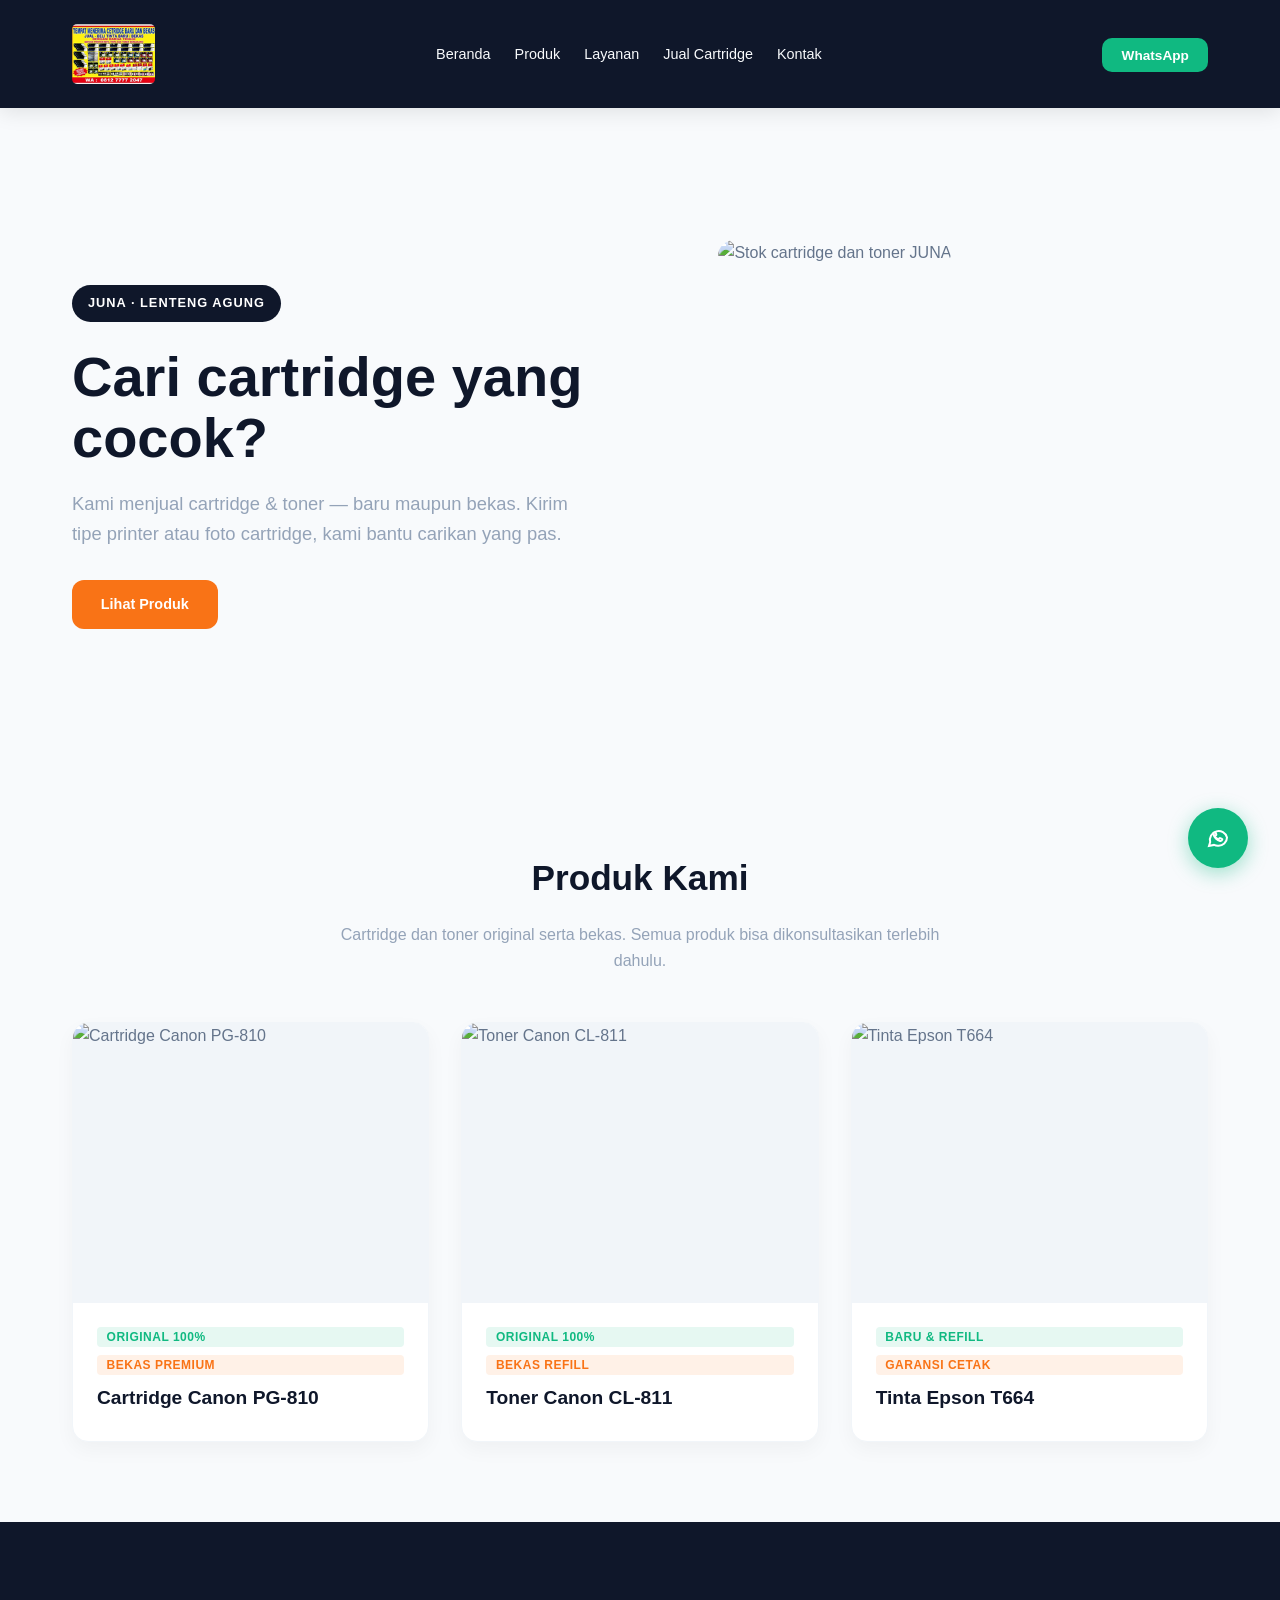
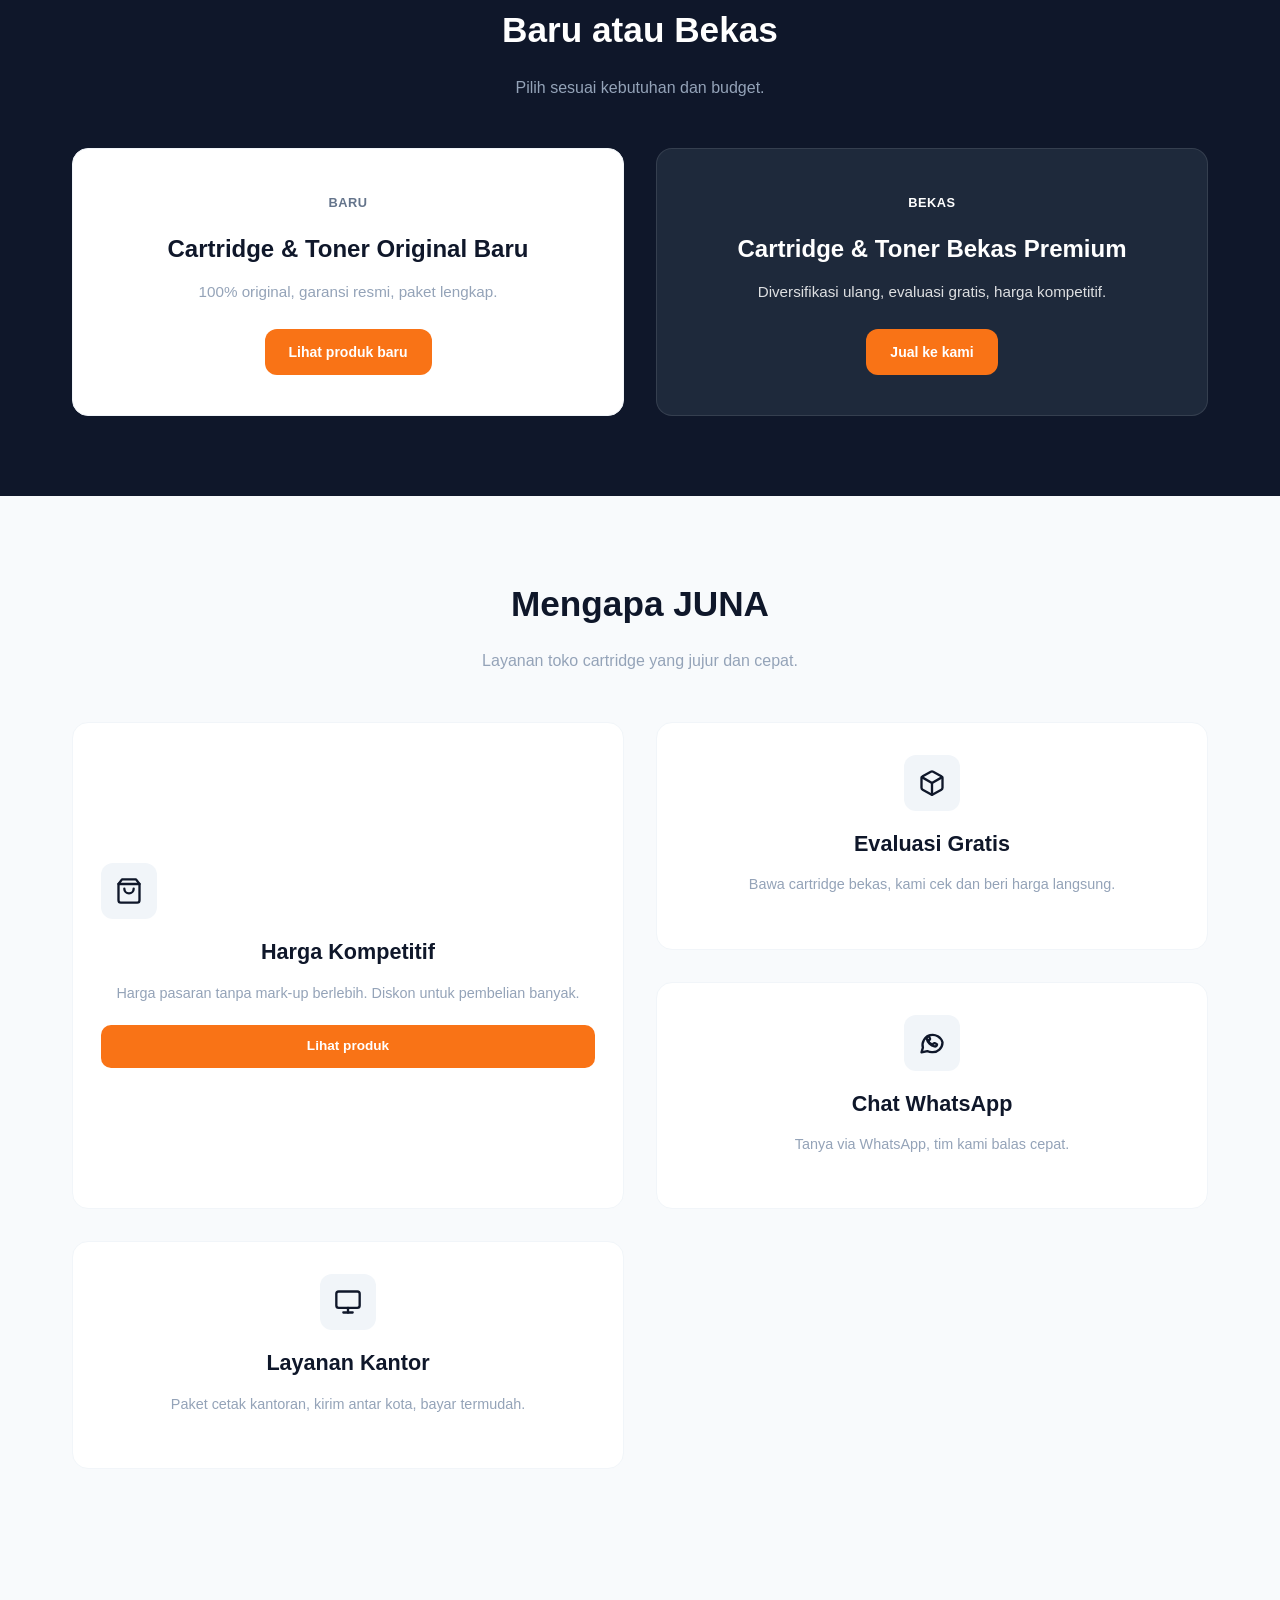
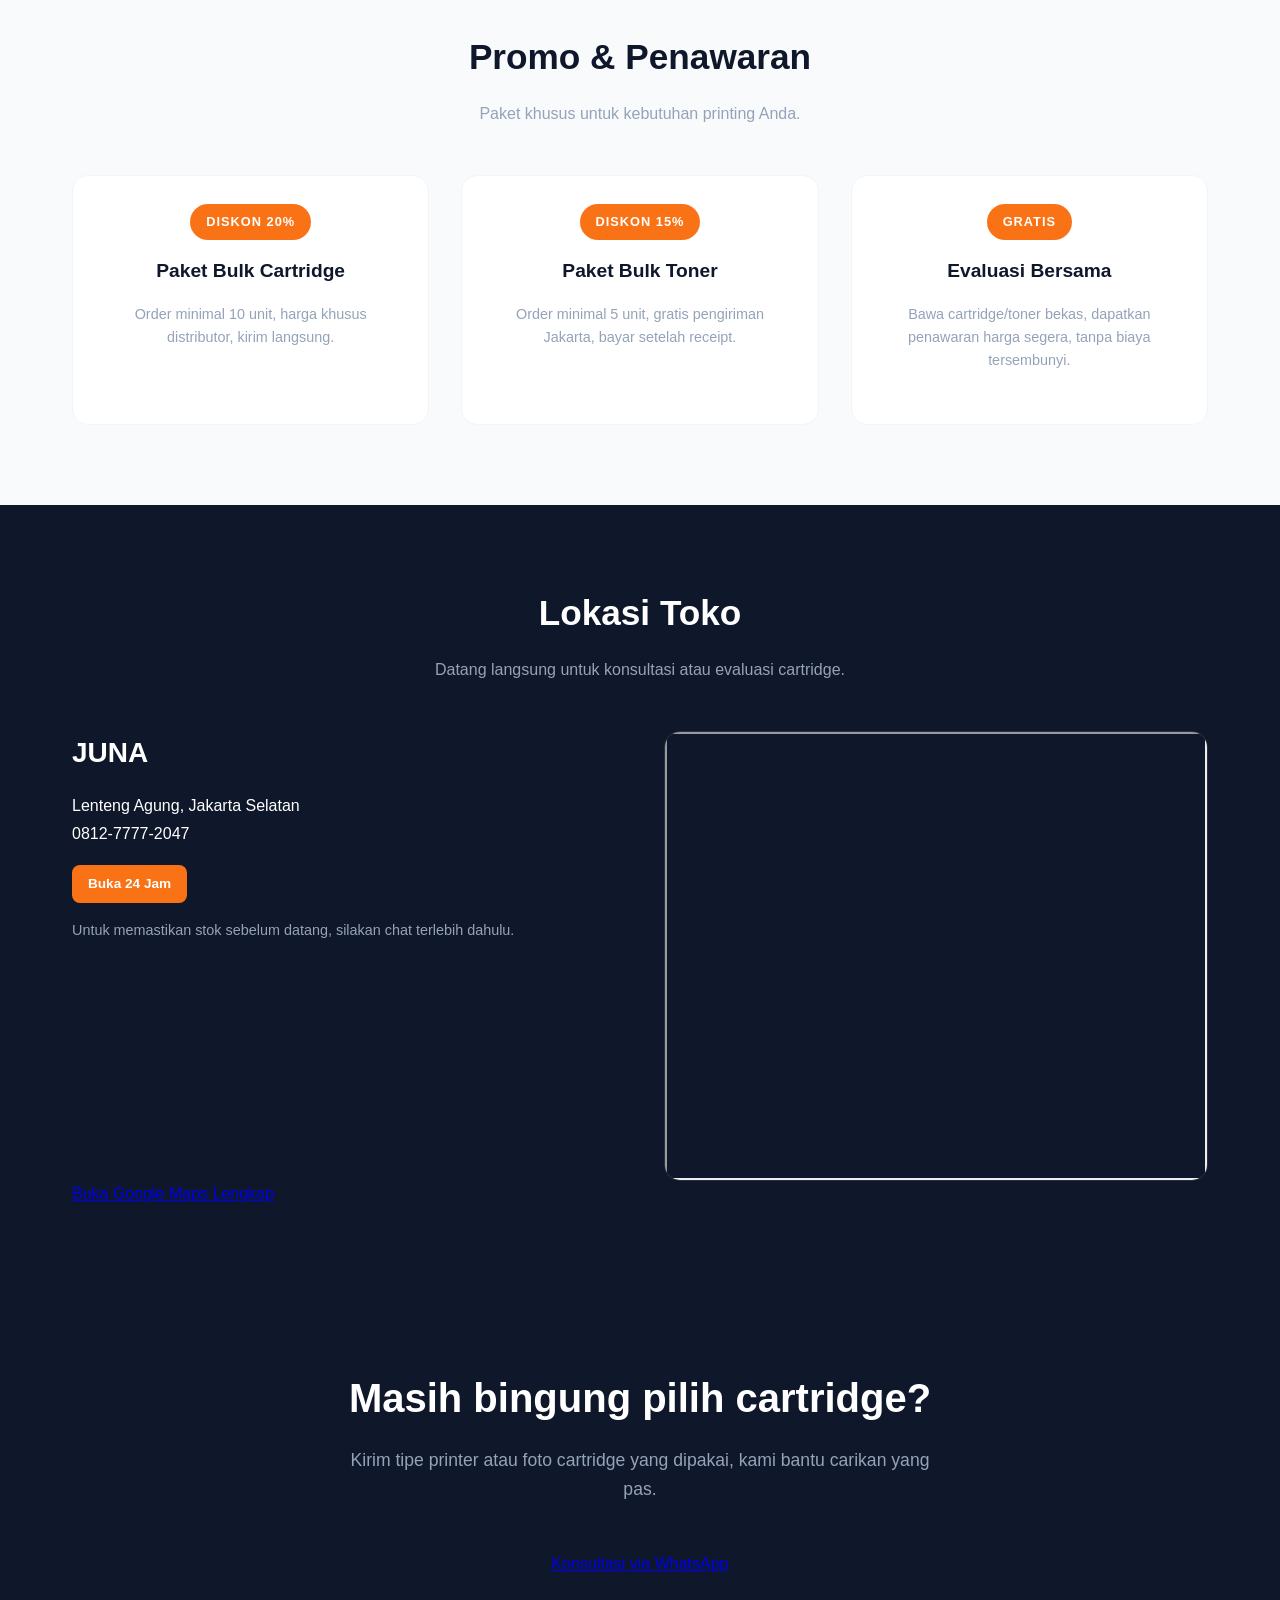
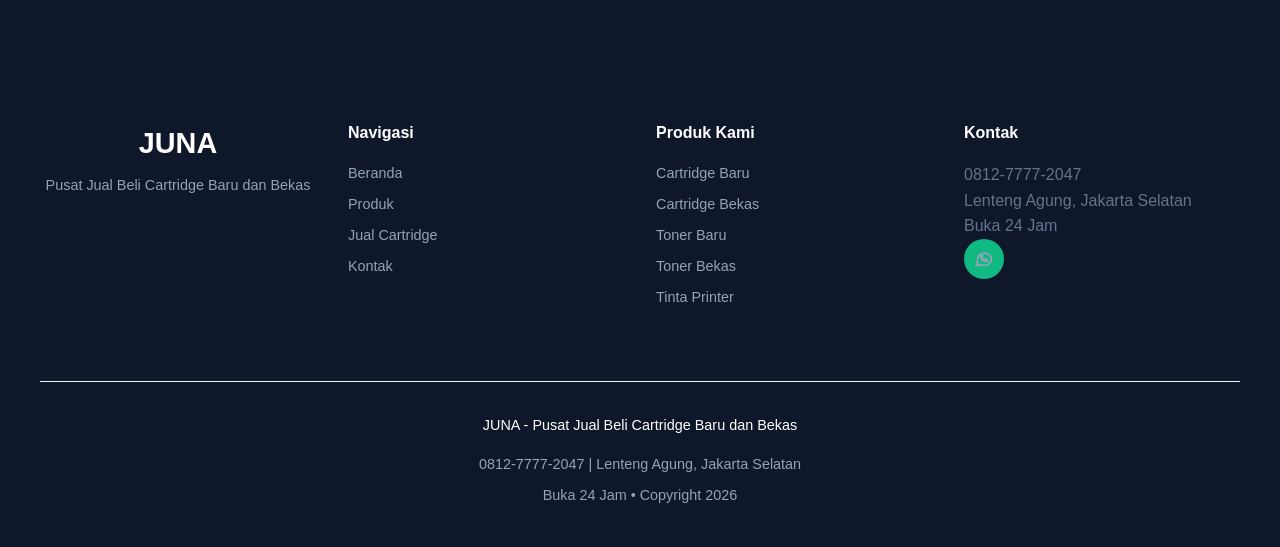
==== index.html @ 43a473d9 "Improve storefront UI, accessibility, and performance" ====
<!doctype html>
<html lang="id">
<head>
    <meta charset="UTF-8" />
    <meta name="viewport" content="width=device-width, initial-scale=1.0" />

    <title>JUNA - PUSAT JUAL BELI CARTRIDGE BARU DAN BEKAS</title>

    <link rel="stylesheet" href="css/nota.css" />
    <link rel="icon" type="image/png" href="favicon.png">

    <script src="https://cdn.jsdelivr.net/npm/@supabase/supabase-js@2"></script>
</head>
  <body>
    <!-- Floating WhatsApp Button -->
    <div class="floating-wa">
      <a
        href="https://wa.me/6281277772047"
        target="_blank"
        rel="noopener noreferrer"
        class="btn-whatsapp"
        aria-label="Chat WhatsApp JUNA"
      >
        <svg
          width="24"
          height="24"
          viewBox="0 0 24 24"
          fill="none"
          stroke="currentColor"
          stroke-width="2"
        >
          <path
            d="M21 11.5a8.38 8.38 0 0 1-9 8.3 8.5 8.5 0 0 1-4-.9L3 20l1.2-4a8.3 8.3 0 1 1 16.8-4.5z"
          />
          <path
            d="M8.5 9.5c.2 1.3 1.9 3 3.3 3.6.5.2.8.1 1.1-.2l.6-.7c.2-.2.4-.2.7-.1l1.8.8c.3.1.4.4.3.7-.3 1.1-1.3 1.5-2.2 1.3-3.1-.6-6-3.4-6.6-6.5-.2-.9.2-1.9 1.3-2.2.3-.1.6 0 .7.3l.8 1.8c.1.3.1.5-.1.7l-.7.6c-.3.2-.4.6-.2.9z"
          />
        </svg>
      </a>
    </div>

    <!-- Navbar -->
    <nav class="navbar">
      <div class="container">
        <a href="index.html" class="logo">
          <img src="favicon.png" alt="Logo JUNA" class="logo-img" />
        </a>

        <button class="nav-toggle" type="button" aria-label="Buka menu navigasi" aria-expanded="false">
          <span></span>
          <span></span>
          <span></span>
        </button>

        <ul class="nav-links">
          <li><a href="index.html">Beranda</a></li>
          <li><a href="produk.html">Produk</a></li>
          <li><a href="layanan.html">Layanan</a></li>
          <li><a href="jual.html">Jual Cartridge</a></li>
          <li><a href="kontak.html">Kontak</a></li>
        </ul>

        <div class="nav-cta">
          <a
            href="https://wa.me/6281277772047"
            class="btn-whatsapp"
            target="_blank"
            >WhatsApp</a
          >
        </div>
      </div>
    </nav>

    <!-- Hero -->
    <section class="hero" id="home">
      <div class="container">
        <div class="hero-content">
          <span class="badge">JUNA · Lenteng Agung</span>
          <h1>Cari cartridge yang cocok?</h1>
          <p>
            Kami menjual cartridge & toner — baru maupun bekas. Kirim tipe printer
            atau foto cartridge, kami bantu carikan yang pas.
          </p>
          <div class="hero-cta">
            <a href="produk.html" class="btn btn-primary">Lihat Produk</a>
          </div>
        </div>

        <div class="hero-img">
          <img
            src="foto_produk/WhatsApp%20Image%202026-08-31%20at%2017.33.35.jpeg"
            alt="Stok cartridge dan toner JUNA"
            loading="eager"
          />
        </div>
      </div>
    </section>

    <!-- Product Showcase -->
    <section class="produk-showcase" id="produk">
      <div class="container">
        <div class="section-title">
          <h2>Produk Kami</h2>
          <p>
            Cartridge dan toner original serta bekas. Semua produk bisa
            dikonsultasikan terlebih dahulu.
          </p>
        </div>

        <div class="showcase-grid">
          <article class="showcase-card">
            <div class="showcase-img">
              <img
                src="foto_produk/WhatsApp%20Image%202026-08-31%20at%2017.33.33.jpeg"
                alt="Cartridge Canon PG-810"
                loading="lazy"
              />
            </div>
            <div class="showcase-info">
              <span class="kondisi baru">Original 100%</span>
              <span class="kondisi bekas">Bekas Premium</span>
              <h3>Cartridge Canon PG-810</h3>
            </div>
          </article>

          <article class="showcase-card">
            <div class="showcase-img">
              <img
                src="foto_produk/WhatsApp%20Image%202026-08-31%20at%2017.33.34.jpeg"
                alt="Toner Canon CL-811"
                loading="lazy"
              />
            </div>
            <div class="showcase-info">
              <span class="kondisi baru">Original 100%</span>
              <span class="kondisi bekas">Bekas Refill</span>
              <h3>Toner Canon CL-811</h3>
            </div>
          </article>

          <article class="showcase-card">
            <div class="showcase-img">
              <img
                src="foto_produk/WhatsApp%20Image%202026-08-31%20at%2017.33.36.jpeg"
                alt="Tinta Epson T664"
                loading="lazy"
              />
            </div>
            <div class="showcase-info">
              <span class="kondisi baru">Baru & Refill</span>
              <span class="kondisi bekas">Garansi Cetak</span>
              <h3>Tinta Epson T664</h3>
            </div>
          </article>
        </div>
      </div>
    </section>

    <!-- Produk Baru vs Bekas -->
    <section class="produk-kondisi" id="kondisi">
      <div class="container">
        <div class="section-title">
          <h2>Baru atau Bekas</h2>
          <p>Pilih sesuai kebutuhan dan budget.</p>
        </div>

        <div class="kondisi-grid">
          <article class="kondisi-card baru">
            <div class="kondisi-badge">BARU</div>
            <h3>Cartridge & Toner Original Baru</h3>
            <p>100% original, garansi resmi, paket lengkap.</p>
            <a href="produk.html" class="btn btn-small">Lihat produk baru</a>
          </article>

          <article class="kondisi-card bekas">
            <div class="kondisi-badge">BEKAS</div>
            <h3>Cartridge & Toner Bekas Premium</h3>
            <p>Diversifikasi ulang, evaluasi gratis, harga kompetitif.</p>
            <a
              href="https://wa.me/6281277772047"
              class="btn btn-small"
              target="_blank"
              rel="noopener noreferrer"
              >Jual ke kami</a
            >
          </article>
        </div>
      </div>
    </section>

    <!-- Keunggulan Toko -->
    <section class="keunggulan" id="keunggulan">
      <div class="container">
        <div class="section-title">
          <h2>Mengapa JUNA</h2>
          <p>Layanan toko cartridge yang jujur dan cepat.</p>
        </div>

        <div class="keunggulan-grid">
          <article class="keunggulan-card featured">
            <div class="keunggulan-icon">
              <svg width="28" height="28" viewBox="0 0 24 24" fill="none" stroke="currentColor" stroke-width="2" stroke-linecap="round" stroke-linejoin="round">
                <path d="M6 2L3 6v14a2 2 0 0 0 2 2h14a2 2 0 0 0 2-2V6l-3-4z"/>
                <line x1="3" y1="6" x2="21" y2="6"/>
                <path d="M16 10a4 4 0 0 1-8 0"/>
              </svg>
            </div>
            <h3>Harga Kompetitif</h3>
            <p>Harga pasaran tanpa mark-up berlebih. Diskon untuk pembelian banyak.</p>
            <a href="produk.html" class="btn btn-small">Lihat produk</a>
          </article>

          <article class="keunggulan-card">
            <div class="keunggulan-icon">
              <svg width="28" height="28" viewBox="0 0 24 24" fill="none" stroke="currentColor" stroke-width="2" stroke-linecap="round" stroke-linejoin="round">
                <path d="M21 16V8a2 2 0 0 0-1-1.73l-7-4a2 2 0 0 0-2 0l-7 4A2 2 0 0 0 3 8v8a2 2 0 0 0 1 1.73l7 4a2 2 0 0 0 2 0l7-4A2 2 0 0 0 21 16z"/>
                <polyline points="3.27 6.96 12 12.01 20.73 6.96"/>
                <line x1="12" y1="22.08" x2="12" y2="12"/>
              </svg>
            </div>
            <h3>Evaluasi Gratis</h3>
            <p>Bawa cartridge bekas, kami cek dan beri harga langsung.</p>
          </article>

          <article class="keunggulan-card">
            <div class="keunggulan-icon">
              <svg width="28" height="28" viewBox="0 0 24 24" fill="none" stroke="currentColor" stroke-width="2" stroke-linecap="round" stroke-linejoin="round">
                <path d="M21 11.5a8.38 8.38 0 0 1-9 8.3 8.5 8.5 0 0 1-4-.9L3 20l1.2-4a8.3 8.3 0 1 1 16.8-4.5z"/>
                <path d="M8.5 9.5c.2 1.3 1.9 3 3.3 3.6.5.2.8.1 1.1-.2l.6-.7c.2-.2.4-.2.7-.1l1.8.8c.3.1.4.4.3.7-.3 1.1-1.3 1.5-2.2 1.3-3.1-.6-6-3.4-6.6-6.5-.2-.9.2-1.9 1.3-2.2.3-.1.6 0 .7.3l.8 1.8c.1.3.1.5-.1.7l-.7.6c-.3.2-.4.6-.2.9z"/>
              </svg>
            </div>
            <h3>Chat WhatsApp</h3>
            <p>Tanya via WhatsApp, tim kami balas cepat.</p>
          </article>

          <article class="keunggulan-card">
            <div class="keunggulan-icon">
              <svg width="28" height="28" viewBox="0 0 24 24" fill="none" stroke="currentColor" stroke-width="2" stroke-linecap="round" stroke-linejoin="round">
                <rect x="2" y="3" width="20" height="14" rx="2"/>
                <path d="M8 21h8"/>
                <path d="M12 17v4"/>
              </svg>
            </div>
            <h3>Layanan Kantor</h3>
            <p>Paket cetak kantoran, kirim antar kota, bayar termudah.</p>
          </article>
        </div>
      </div>
    </section>

    <!-- Promo / Penawaran -->
    <section class="promo" id="promo">
      <div class="container">
        <div class="section-title">
          <h2>Promo & Penawaran</h2>
          <p>Paket khusus untuk kebutuhan printing Anda.</p>
        </div>

        <div class="promo-grid">
          <article class="promo-card">
            <div class="promo-badge">Diskon 20%</div>
            <h3>Paket Bulk Cartridge</h3>
            <p>
              Order minimal 10 unit, harga khusus distributor, kirim langsung.
            </p>
          </article>

          <article class="promo-card">
            <div class="promo-badge">Diskon 15%</div>
            <h3>Paket Bulk Toner</h3>
            <p>
              Order minimal 5 unit, gratis pengiriman Jakarta, bayar setelah receipt.
            </p>
          </article>

          <article class="promo-card">
            <div class="promo-badge">Gratis</div>
            <h3>Evaluasi Bersama</h3>
            <p>
              Bawa cartridge/toner bekas, dapatkan penawaran harga segera, tanpa biaya tersembunyi.
            </p>
          </article>
        </div>
      </div>
    </section>

    <!-- Lokasi -->
    <section class="lokasi" id="lokasi">
      <div class="container">
        <div class="section-title">
          <h2>Lokasi Toko</h2>
          <p>Datang langsung untuk konsultasi atau evaluasi cartridge.</p>
        </div>

        <div class="lokasi-grid">
          <div class="lokasi-info">
            <h3>JUNA</h3>
            <address>
              Lenteng Agung, Jakarta Selatan<br>
              0812-7777-2047
            </address>
            <p class="jam-buka">Buka 24 Jam</p>
            <p class="lokasi-note">Untuk memastikan stok sebelum datang, silakan chat terlebih dahulu.</p>
          </div>

          <div class="lokasi-maps">
            <iframe
              src="https://www.google.com/maps?q=-6.3328429,106.835168&hl=id&z=17&output=embed"
              title="Lokasi Toko JUNA di Lenteng Agung"
              loading="lazy"
              referrerpolicy="no-referrer-when-downgrade"
            ></iframe>
          </div>
        </div>

        <a
          href="https://www.google.com/maps/place/6%C2%B019'58.2%22S+106%C2%B050'06.6%22E/@-6.3328429,106.8325931,17z"
          class="btn-buka-maps"
          target="_blank"
          rel="noopener noreferrer"
          >Buka Google Maps Lengkap</a
        >
      </div>
    </section>

    <!-- Akhir CTA -->
    <section class="akhir-cta">
      <div class="container">
        <div class="section-title">
          <h2>Masih bingung pilih cartridge?</h2>
          <p>Kirim tipe printer atau foto cartridge yang dipakai, kami bantu carikan yang pas.</p>
        </div>
        <a
          href="https://wa.me/6281277772047"
          class="btn-whatsapp"
          target="_blank"
          rel="noopener noreferrer"
          >Konsultasi via WhatsApp</a
        >
      </div>
    </section>

    <!-- Footer -->
    <footer class="footer" id="kontak">
      <div class="container">
        <div class="grid">
          <div class="footer-brand">
            <span>JUNA</span>
            <p>Pusat Jual Beli Cartridge Baru dan Bekas</p>
          </div>

          <div class="footer-links">
            <h3>Navigasi</h3>
            <a href="index.html">Beranda</a>
            <a href="produk.html">Produk</a>
            <a href="jual.html">Jual Cartridge</a>
            <a href="kontak.html">Kontak</a>
          </div>

          <div class="footer-links">
            <h3>Produk Kami</h3>
            <a href="produk.html">Cartridge Baru</a>
            <a href="produk.html">Cartridge Bekas</a>
            <a href="produk.html">Toner Baru</a>
            <a href="produk.html">Toner Bekas</a>
            <a href="produk.html">Tinta Printer</a>
          </div>

          <div class="footer-links">
            <h3>Kontak</h3>
            <p>0812-7777-2047</p>
            <p>Lenteng Agung, Jakarta Selatan</p>
            <p>Buka 24 Jam</p>
            <div class="socials">
              <a
                href="https://wa.me/6281277772047"
                target="_blank"
                rel="noopener noreferrer"
                aria-label="Chat WhatsApp JUNA"
              >
                <svg width="20" height="20" viewBox="0 0 24 24" fill="none" stroke="currentColor" stroke-width="2">
                  <path d="M21 11.5a8.38 8.38 0 0 1-9 8.3 8.5 8.5 0 0 1-4-.9L3 20l1.2-4a8.3 8.3 0 1 1 16.8-4.5z"/>
                  <path d="M8.5 9.5c.2 1.3 1.9 3 3.3 3.6.5.2.8.1 1.1-.2l.6-.7c.2-.2.4-.2.7-.1l1.8.8c.3.1.4.4.3.7-.3 1.1-1.3 1.5-2.2 1.3-3.1-.6-6-3.4-6.6-6.5-.2-.9.2-1.9 1.3-2.2.3-.1.6 0 .7.3l.8 1.8c.1.3.1.5-.1.7l-.7.6c-.3.2-.4.6-.2.9z"/>
                </svg>
              </a>
            </div>
          </div>
        </div>

        <div class="footer-bottom">
          <p>JUNA - Pusat Jual Beli Cartridge Baru dan Bekas</p>
          <p>0812-7777-2047 | Lenteng Agung, Jakarta Selatan</p>
          <p>Buka 24 Jam &bull; Copyright 2026</p>
        </div>
      </div>
    </footer>

    <script src="script.js"></script>
  </body>
</html>
---- css/nota.css ----
/*!
 * JUNA - PUSAT JUAL BELI CARTRIDGE BARU DAN BEKAS
 * Modern ecommerce frontend demo
 * Color palette: Navy deep, Sky Blue, Orange accent, Cool Gray,
 *                 Warm White, Soft Slate, Muted Gray, Sage Green (WhatsApp)
 * Inspired by Cliento SaaS Landing Page design language
 */

* {

:focus-visible {
  outline: 2px solid var(--orange);
  outline-offset: 2px;
}
  margin: 0;
  padding: 0;
  box-sizing: border-box;
}

:root {
  --navy: #0f172a;
  --navy-light: #1e293b;
  --blue: #3b82f6;
  --orange: #f97316;
  --off-white: #f8fafc;
  --white: #ffffff;
  --slate: #64748b;
  --gray: #94a3b8;
  --green-wa: #10b981;
  --light-bg: #f1f5f9;
  --transition: 0.3s ease;
  --transition-fast: 0.2s ease;
}

/* Page setup */
html {
  font-family: "Inter", "Segoe UI", Tahoma, Geneva, Verdana, sans-serif;
  scroll-behavior: smooth;
}

body {
  background-color: var(--off-white);
  color: var(--slate);
  line-height: 1.6;
}

/* ---------- Navbar ---------- */
.navbar {
  background: var(--navy);
  padding: 1.5rem 0;
  position: fixed;
  width: 100%;
  top: 0;
  z-index: 1000;
  box-shadow: 0 4px 20px rgba(0, 0, 0, 0.3);
  backdrop-filter: blur(10px);
}

.navbar .container {
  max-width: 1200px;
  margin: 0 auto;
  padding: 0 2rem;
  display: flex;
  justify-content: space-between;
  align-items: center;
}

.logo {
  font-size: 1.8rem;
  font-weight: 800;
  color: var(--white);
  text-decoration: none;
  letter-spacing: 1px;
  font-weight: 900;
}

.logo span {
  color: var(--orange);
}
.logo-img {
    height: 60px;
    width: auto;
    display: block;
    object-fit: contain;
    border-radius: 5px;
}
.nav-links {
  display: flex;
  gap: 1.5rem;
  list-style: none;
}

.nav-toggle {
  display: none;
  width: 48px;
  height: 48px;
  border: 1px solid rgba(255, 255, 255, 0.2);
  border-radius: 12px;
  background: rgba(255, 255, 255, 0.04);
  cursor: pointer;
  padding: 0.75rem 0.6rem;
  align-items: center;
  justify-content: center;
  flex-direction: column;
  gap: 0.35rem;
}

.nav-toggle span {
  display: block;
  width: 22px;
  height: 2px;
  border-radius: 2px;
  background: var(--white);
  transition: all 0.3s ease;
}

.nav-toggle.is-open span:nth-child(1) {
  transform: translateY(6px) rotate(45deg);
}

.nav-toggle.is-open span:nth-child(2) {
  opacity: 0;
}

.nav-toggle.is-open span:nth-child(3) {
  transform: translateY(-6px) rotate(-45deg);
}

.nav-links a {
  color: var(--off-white);
  text-decoration: none;
  font-weight: 500;
  font-size: 0.9rem;
  transition: var(--transition);
  position: relative;
}

.nav-links a:hover {
  color: var(--orange);
}

.nav-links a::after {
  content: "";
  position: absolute;
  width: 0;
  height: 2px;
  bottom: -4px;
  left: 0;
  background: var(--orange);
  transition: var(--transition);
}

.nav-links a:hover::after {
  width: 100%;
}

.nav-cta .btn-whatsapp {
  background: var(--green-wa);
  color: var(--white);
  padding: 0.6rem 1.2rem;
  border-radius: 10px;
  text-decoration: none;
  font-weight: 600;
  font-size: 0.85rem;
  transition: var(--transition);
}

.nav-cta .btn-whatsapp:hover {
  background: #059669;
  transform: translateY(-2px);
}

/* ---------- Hero ---------- */
.hero {
  padding: 160px 2rem 80px;
  background: var(--off-white);
  margin-top: 80px;
  position: relative;
  overflow: hidden;
}

.hero .container {
  max-width: 1200px;
  margin: 0 auto;
  padding: 0 2rem;
  display: grid;
  grid-template-columns: 1.1fr 0.9fr;
  gap: 3rem;
  align-items: center;
}

.hero-content h1 {
  font-size: 3.5rem;
  font-weight: 800;
  color: var(--navy);
  line-height: 1.1;
  margin-bottom: 1.25rem;
}

.hero-content h1 span {
  color: var(--orange);
  font-weight: 900;
}

.hero-content p {
  font-size: 1.15rem;
  color: var(--gray);
  margin-bottom: 2rem;
  max-width: 500px;
  line-height: 1.6;
}

.badge {
  display: inline-block;
  background: var(--navy);
  color: var(--white);
  padding: 0.5rem 1rem;
  border-radius: 20px;
  font-size: 0.8rem;
  font-weight: 600;
  margin-bottom: 1.5rem;
  text-transform: uppercase;
  letter-spacing: 1px;
}

.hero-cta .btn {
  display: inline-block;
  padding: 0.8rem 1.8rem;
  border-radius: 12px;
  font-weight: 600;
  font-size: 0.9rem;
  margin-right: 1rem;
  margin-bottom: 1rem;
  transition: var(--transition);
  text-decoration: none;
}

.hero-cta .btn-primary {
  background: var(--orange);
  color: var(--white);
}

.hero-cta .btn-primary:hover {
  background: #ea580c;
  transform: translateY(-2px);
  box-shadow: 0 5px 15px rgba(249, 115, 22, 0.3);
}

.hero-cta .btn-secondary {
  background: transparent;
  color: var(--navy);
  border: 2px solid var(--navy);
}

.hero-cta .btn-secondary:hover {
  background: var(--navy);
  color: var(--white);
}

/* Hero imagery */
.hero-img {
  position: relative;
  min-height: 450px;
  border-radius: 16px;
  overflow: hidden;
}

.hero-img img {
  width: 100%;
  height: 100%;
  object-fit: cover;
  border-radius: 16px;
  transition: var(--transition-fast);
}

.hero-img img:hover {
  transform: scale(1.02);
}

/* Floating WhatsApp button */
.floating-wa {
  position: fixed;
  bottom: 2rem;
  right: 2rem;
  z-index: 100;
}

.floating-wa .btn-whatsapp {
  background: var(--green-wa);
  color: var(--white);
  width: 60px;
  height: 60px;
  border-radius: 50%;
  display: flex;
  align-items: center;
  justify-content: center;
  box-shadow: 0 5px 20px rgba(16, 185, 129, 0.4);
  transition: var(--transition);
}

.floating-wa .btn-whatsapp:hover {
  transform: translateY(-3px) scale(1.1);
  box-shadow: 0 8px 25px rgba(16, 185, 129, 0.5);
}

/* ---------- CTA Section ---------- */
.cta-section {
  padding: 80px 2rem;
  background: var(--navy);
  text-align: center;
}

.cta-section .container {
  max-width: 600px;
  margin: 0 auto;
}

.cta-section h2 {
  font-size: 2.5rem;
  color: var(--white);
  margin-bottom: 1rem;
  font-weight: 800;
}

.cta-section p {
  color: var(--gray);
  margin-bottom: 2rem;
  font-size: 1.1rem;
}

.cta-section .btn-whatsapp {
  display: inline-block;
  padding: 1rem 2.5rem;
  background: var(--green-wa);
  color: var(--white);
  border-radius: 12px;
  font-weight: 700;
  font-size: 1.1rem;
  text-decoration: none;
  transition: var(--transition);
}

.cta-section .btn-whatsapp:hover {
  background: #059669;
  transform: translateY(-2px);
  box-shadow: 0 5px 15px rgba(16, 185, 129, 0.4);
}

/* ---------- Product Showcase ---------- */
.produk-showcase {
  padding: 80px 2rem;
  background: var(--off-white);
}

.produk-showcase .container {
  max-width: 1200px;
  margin: 0 auto;
  padding: 0 2rem;
}

.section-title {
  text-align: center;
  margin-bottom: 3rem;
}

.section-title h2 {
  font-size: 2.2rem;
  color: var(--navy);
  margin-bottom: 1rem;
  font-weight: 800;
}

.section-title p {
  color: var(--gray);
  max-width: 600px;
  margin: 0 auto;
}

.produk-kondisi .section-title h2 {
  color: var(--white);
}

.produk-kondisi .section-title p {
  color: var(--gray);
}

.showcase-grid {
  display: grid;
  grid-template-columns: repeat(auto-fit, minmax(320px, 1fr));
  gap: 2rem;
  margin-top: 2.5rem;
}

.showcase-card {
  background: var(--white);
  border-radius: 16px;
  overflow: hidden;
  box-shadow: 0 8px 20px rgba(0, 0, 0, 0.04);
  transition: var(--transition);
  border: 1px solid var(--light-bg);
}

.showcase-card:hover {
  transform: translateY(-4px);
  box-shadow: 0 12px 24px rgba(0, 0, 0, 0.08);
}

.showcase-img {
  height: 280px;
  background: var(--light-bg);
  position: relative;
  overflow: hidden;
}

.showcase-img img {
  width: 100%;
  height: 100%;
  object-fit: cover;
  display: block;
  transition: var(--transition);
}

.showcase-card:hover .showcase-img img {
  transform: scale(1.03);
}

.showcase-info {
  padding: 1.5rem;
  display: flex;
  flex-direction: column;
  gap: 0.5rem;
}

.showcase-info h3 {
  font-size: 1.2rem;
  color: var(--navy);
  margin-bottom: 0.25rem;
}

.showcase-info .kondisi {
  display: inline-block;
  padding: 0.25rem 0.6rem;
  border-radius: 4px;
  font-size: 0.75rem;
  font-weight: 600;
  text-transform: uppercase;
  letter-spacing: 0.5px;
  line-height: 1;
}

.kondisi.baru {
  background: rgba(16, 185, 129, 0.1);
  color: var(--green-wa);
}

.kondisi.bekas {
  background: rgba(249, 115, 22, 0.1);
  color: var(--orange);
}

/* ---------- Produk Baru vs Bekas ---------- */
.produk-kondisi {
  padding: 80px 2rem;
  background: var(--navy);
}

.produk-kondisi .container {
  max-width: 1200px;
  margin: 0 auto;
  padding: 0 2rem;
}

.kondisi-grid {
  display: grid;
  grid-template-columns: repeat(auto-fit, minmax(280px, 1fr));
  gap: 2rem;
  margin-top: 2.5rem;
}

.kondisi-card {
  padding: 2.5rem 2rem;
  border-radius: 16px;
  text-align: center;
  transition: var(--transition);
}

.kondisi-card.baru {
  background: var(--white);
  border: 1px solid var(--light-bg);
}

.kondisi-card.baru:hover {
  transform: translateY(-4px);
  box-shadow: 0 12px 24px rgba(0, 0, 0, 0.08);
}

.kondisi-card.bekas {
  background: var(--navy-light);
  color: var(--white);
  border: 1px solid rgba(255,255,255,0.1);
}

.kondisi-card.bekas:hover {
  transform: translateY(-4px);
  box-shadow: 0 12px 24px rgba(0, 0, 0, 0.15);
}


.kondisi-badge {
  display: inline-block;
  padding: 0.5rem 0.9rem;
  border-radius: 6px;
  font-size: 0.8rem;
  font-weight: 600;
  text-transform: uppercase;
  letter-spacing: 0.5px;
  margin-bottom: 0.75rem;
  vertical-align: middle;
  line-height: 1;
}

.kondisi-badge.baru {
  background: var(--green-wa);
  color: var(--white);
}

.kondisi-badge.bekas {
  background: var(--orange);
  color: var(--white);
}

.kondisi-card h3 {
  font-size: 1.5rem;
  margin-bottom: 0.75rem;
}

.kondisi-card.baru h3 {
  color: var(--navy);
}

.kondisi-card.bekas h3 {
  color: var(--white);
}

.kondisi-card.baru p {
  color: var(--gray);
  margin-bottom: 1.5rem;
  font-size: 0.95rem;
}

.kondisi-card.bekas p {
  color: rgba(255,255,255,0.85);
  margin-bottom: 1.5rem;
  font-size: 0.95rem;
}

.kondisi-card .btn-small {
  display: inline-block;
  padding: 0.75rem 1.5rem;
  background: var(--orange);
  color: var(--white);
  border-radius: 12px;
  font-size: 0.875rem;
  font-weight: 600;
  text-decoration: none;
  transition: var(--transition);
}

.kondisi-card .btn-small:hover {
  background: #ea580c;
  transform: translateY(-2px);
}

/* ---------- Keunggulan Toko ---------- */
.keunggulan {
  padding: 80px 2rem;
  background: var(--off-white);
}

.keunggulan .container {
  max-width: 1200px;
  margin: 0 auto;
  padding: 0 2rem;
}

.keunggulan-grid {
  display: grid;
  grid-template-columns: 1fr 1fr;
  gap: 2rem;
  margin-top: 2.5rem;
}

.keunggulan-card {
  padding: 2rem 1.75rem;
  background: var(--white);
  border-radius: 16px;
  text-align: center;
  border: 1px solid var(--light-bg);
  transition: var(--transition);
}

.keunggulan-card.featured {
  grid-row: span 2;
  display: flex;
  flex-direction: column;
  justify-content: center;
}

.keunggulan-card:hover {
  transform: translateY(-4px);
  box-shadow: 0 12px 24px rgba(0, 0, 0, 0.08);
}

.keunggulan-icon {
  width: 56px;
  height: 56px;
  border-radius: 12px;
  display: inline-flex;
  align-items: center;
  justify-content: center;
  margin-bottom: 1rem;
  background: var(--light-bg);
  color: var(--navy);
}

.keunggulan-card h3 {
  font-size: 1.35rem;
  color: var(--navy);
  margin-bottom: 0.75rem;
}

.keunggulan-card p {
  color: var(--gray);
  font-size: 0.9rem;
  line-height: 1.6;
  margin-bottom: 1.25rem;
}

.keunggulan-card .btn-small {
  display: inline-block;
  padding: 0.65rem 1.25rem;
  background: var(--orange);
  color: var(--white);
  border-radius: 10px;
  font-size: 0.85rem;
  font-weight: 600;
  text-decoration: none;
  transition: var(--transition);
}

.keunggulan-card .btn-small:hover {
  background: #ea580c;
  transform: translateY(-2px);
}

@media (max-width: 768px) {
  .keunggulan-grid {
    grid-template-columns: 1fr;
  }

  .keunggulan-card.featured {
    grid-row: auto;
  }
}

.promo {
  padding: 80px 2rem;
  background: var(--off-white);
}

.promo .container {
  max-width: 1200px;
  margin: 0 auto;
  padding: 0 2rem;
}

.section-title {
  text-align: center;
  margin-bottom: 3rem;
}

.section-title h2 {
  font-size: 2.2rem;
  color: var(--navy);
  margin-bottom: 1rem;
  font-weight: 800;
}

.section-title p {
  color: var(--gray);
  max-width: 600px;
  margin: 0 auto;
}

.promo-grid {
  display: grid;
  grid-template-columns: repeat(auto-fit, minmax(250px, 1fr));
  gap: 2rem;
  margin-top: 2.5rem;
}

.promo-card {
  background: var(--white);
  border-radius: 16px;
  padding: 1.75rem;
  text-align: center;
  border: 1px solid var(--light-bg);
  transition: var(--transition);
}

.promo-card:hover {
  transform: translateY(-4px);
  box-shadow: 0 20px 40px rgba(0, 0, 0, 0.08);
}

.promo-badge {
  display: inline-block;
  padding: 0.5rem 1rem;
  background: var(--orange);
  color: var(--white);
  border-radius: 20px;
  font-size: 0.8rem;
  font-weight: 600;
  text-transform: uppercase;
  letter-spacing: 1px;
  margin-bottom: 1rem;
}

.promo-card h3 {
  font-size: 1.2rem;
  margin-bottom: 1rem;
  color: var(--navy);
}

.promo-card p {
  color: var(--gray);
  margin-bottom: 1.5rem;
  font-size: 0.9rem;
}

/* ---------- Lokasi ---------- */
.lokasi {
  padding: 80px 2rem;
  background: var(--navy);
}

.lokasi .container {
  max-width: 1200px;
  margin: 0 auto;
  padding: 0 2rem;
}

.lokasi .section-title h2 {
  color: var(--white);
}

.lokasi .section-title p {
  color: var(--gray);
}

.lokasi-grid {
  display: grid;
  grid-template-columns: 1fr 1fr;
  gap: 3rem;
  margin-top: 2.5rem;
  align-items: start;
}

.lokasi-info h3 {
  font-size: 1.75rem;
  color: var(--white);
  margin-bottom: 1rem;
}

.lokasi-info address {
  font-style: normal;
  color: var(--white);
  line-height: 1.8;
  margin-bottom: 1rem;
  font-size: 1rem;
}

.jam-buka {
  display: inline-block;
  padding: 0.5rem 1rem;
  background: var(--orange);
  color: var(--white);
  border-radius: 8px;
  font-size: 0.85rem;
  font-weight: 600;
  margin-bottom: 1rem;
}

.lokasi-note {
  color: var(--gray);
  font-size: 0.9rem;
  line-height: 1.6;
}

.lokasi-maps {
  height: 450px;
  border-radius: 16px;
  overflow: hidden;
  border: 1px solid rgba(255,255,255,0.1);
}

.lokasi-maps iframe {
  width: 100%;
  height: 100%;
  display: block;
}

@media (max-width: 768px) {
  .lokasi-grid {
    grid-template-columns: 1fr;
  }

  .lokasi-maps {
    height: 350px;
  }
}

/* ---------- Akhir CTA ---------- */
.akhir-cta {
  padding: 80px 2rem;
  background: var(--navy);
  text-align: center;
}

.akhir-cta .container {
  max-width: 600px;
  margin: 0 auto;
}

.akhir-cta h2 {
  font-size: 2.5rem;
  color: var(--white);
  margin-bottom: 1rem;
  font-weight: 800;
}

.akhir-cta p {
  color: var(--gray);
  margin-bottom: 2rem;
  font-size: 1.1rem;
}

/* ---------- Footer ---------- */
.footer {
  background: var(--navy);
  padding: 4rem 2rem 2rem;
}

.footer .container {
  max-width: 1200px;
  margin: 0 auto;
}
.footer .grid {
  display: grid;
  grid-template-columns: repeat(auto-fit, minmax(250px, 1fr));
  gap: 2rem;
  align-items: start;
}

.footer-brand {
  display: flex;
  flex-direction: column;
  align-items: center;
  margin-bottom: 3rem;
}

.footer-brand span {
  font-size: 1.8rem;
  font-weight: 800;
  color: var(--white);
  margin-bottom: 0.5rem;
}

.footer-brand p {
  color: var(--gray);
  margin-bottom: 0;
  font-size: 0.9rem;
}

.footer-links {
  margin-bottom: 2rem;
}

.footer-links h3 {
  color: var(--white);
  margin-bottom: 1rem;
  font-size: 1rem;
}

.footer-links a {
  color: var(--gray);
  text-decoration: none;
  font-size: 0.9rem;
  margin-bottom: 0.5rem;
  display: block;
}

.footer-links a:hover {
  color: var(--orange);
}

.socials a {
  width: 40px;
  height: 40px;
  background: var(--green-wa);
  border-radius: 50%;
  display: flex;
  align-items: center;
  justify-content: center;
  margin-right: 0.5rem;
  transition: var(--transition);
}

.socials a:hover {
  transform: translateY(-2px);
}

.footer-bottom {
  padding-top: 2rem;
  border-top: 1px solid var(--light-bg);
  margin-top: 2rem;
  text-align: center;
}

.footer-bottom p {
  color: var(--gray);
  font-size: 0.9rem;
  margin-bottom: 0.5rem;
}

.footer-bottom p:first-child {
  color: var(--white);
  margin-bottom: 1rem;
}

/* ---------- Responsive ---------- */
@media (max-width: 1200px) {
  .hero .container {
    gap: 3rem;
  }
}

@media (max-width: 992px) {
  .hero .container {
    grid-template-columns: 1fr;
    gap: 3rem;
  }

  .hero-img {
    order: -1;
    margin-top: 3rem;
  }

  .hero-content h1 {
    font-size: 2.8rem;
  }

  .keunggulan-grid,
  .kondisi-grid,
  .promo-grid,
  .showcase-grid {
    grid-template-columns: repeat(auto-fit, minmax(1fr, 1fr));
  }

  .footer .grid {
    grid-template-columns: 1fr 1fr;
    gap: 2rem;
  }
}

@media (max-width: 768px) {
  .navbar .container {
    flex-wrap: wrap;
    gap: 0.75rem 1rem;
  }

  .nav-toggle {
    display: flex;
    margin-left: auto;
  }

  .nav-links {
    display: none;
    width: 100%;
    flex-direction: column;
    justify-content: center;
    align-items: center;
    gap: 0.8rem;
    padding: 1rem 0 0.5rem;
    background: rgba(15, 23, 42, 0.95);
    border-radius: 16px;
    border: 1px solid rgba(255, 255, 255, 0.08);
  }

  .nav-links.active {
    display: flex;
  }

  .nav-links li {
    margin: 0.5rem 0;
  }

  .hero-content h1 {
    font-size: 2.5rem;
  }

  .cta-section h2 {
    font-size: 2rem;
  }

  .section-title h2 {
    font-size: 2rem;
  }

  .footer .grid {
    grid-template-columns: 1fr;
  }

  .footer-bottom {
    flex-direction: column;
    gap: 1rem;
    text-align: center;
  }

  .hero-img {
    min-height: 300px;
  }

  .kondisi-badge {
    width: 60px;
    height: 60px;
    font-size: 2rem;
  }

  .keunggulan-card {
    padding: 1.5rem 1rem;
  }

  .keunggulan-icon {
    font-size: 2rem;
  }

  .showcase-card {
    margin-bottom: 1rem;
  }
}

@media (max-width: 480px) {
  .hero {
    padding: 140px 1rem 60px;
  }

  .hero-content h1 {
    font-size: 2.2rem;
  }

  .hero-cta .btn {
    padding: 0.6rem 1.2rem;
    font-size: 0.8rem;
  }

  .kondisi-badge {
    width: 60px;
    height: 60px;
    font-size: 2rem;
  }

  .keunggulan-card {
    padding: 1.5rem 1rem;
  }

  .keunggulan-icon {
    font-size: 2rem;
  }

  .showcase-card {
    margin-bottom: 1rem;
  }
}

/* ---------- Product landing page ---------- */
.product-hero {
  padding: 170px 2rem 90px;
  margin-top: 80px;
  background: linear-gradient(
    135deg,
    var(--off-white) 0%,
    var(--light-bg) 100%
  );
}
.product-hero-grid,
.service-grid {
  max-width: 1200px;
  margin: 0 auto;
  display: grid;
  grid-template-columns: 1.05fr 0.95fr;
  gap: 5rem;
  align-items: center;
}
.product-hero-copy h1 {
  max-width: 650px;
  font-size: 4rem;
  line-height: 1.05;
  color: var(--navy);
  margin-bottom: 1.5rem;
  font-weight: 800;
}
.product-hero-copy > p {
  max-width: 560px;
  font-size: 1.15rem;
  color: var(--slate);
  margin-bottom: 2rem;
}
.product-hero-image {
  min-height: 480px;
  position: relative;
  background: var(--white);
  padding: 1rem;
  border-radius: 24px;
  box-shadow: 0 25px 60px rgba(15, 23, 42, 0.12);
  transform: rotate(2deg);
}
.product-hero-image img {
  width: 100%;
  height: 100%;
  min-height: 448px;
  object-fit: cover;
  border-radius: 16px;
  display: block;
}
.product-hero-label {
  position: absolute;
  left: -1.5rem;
  bottom: 2rem;
  display: flex;
  flex-direction: column;
  background: var(--navy);
  color: var(--white);
  padding: 1rem 1.25rem;
  border-left: 4px solid var(--orange);
  border-radius: 4px;
  transform: rotate(-2deg);
}
.product-hero-label span {
  color: var(--gray);
  font-size: 0.8rem;
}
.product-proof {
  display: flex;
  gap: 2rem;
  margin-top: 1.2rem;
  color: var(--slate);
  font-size: 0.85rem;
}
.product-proof strong {
  color: var(--navy);
  display: block;
  font-size: 1.05rem;
}
.catalog-section {
  padding: 100px 2rem;
  background: var(--off-white);
}
.catalog-section .container {
  max-width: 1200px;
  margin: 0 auto;
}
.catalog-heading {
  margin-bottom: 2rem;
}
.eyebrow {
  color: var(--orange);
  font-size: 0.75rem;
  font-weight: 800;
  letter-spacing: 1.5px;
}
.catalog-tabs {
  display: flex;
  justify-content: center;
  gap: 0.6rem;
  flex-wrap: wrap;
  margin-bottom: 3rem;
}
.catalog-toolbar {
  display: flex;
  align-items: end;
  justify-content: space-between;
  gap: 1.25rem;
  margin-bottom: 2rem;
}
.catalog-toolbar .catalog-tabs {
  margin-bottom: 0;
}
.catalog-search {
  display: grid;
  gap: 0.45rem;
  min-width: min(100%, 280px);
  color: var(--slate);
  font-size: 0.8rem;
  font-weight: 700;
}
.catalog-search input {
  width: 100%;
  border: 1px solid var(--gray);
  border-radius: 6px;
  padding: 0.7rem 0.85rem;
  background: var(--white);
  color: var(--slate);
  font: inherit;
}
.catalog-search input:focus {
  outline: 2px solid var(--orange);
  outline-offset: 2px;
}
.catalog-tab {
  border: 1px solid var(--gray);
  border-radius: 24px;
  color: var(--slate);
  padding: 0.65rem 1.2rem;
  text-decoration: none;
  font-size: 0.85rem;
  font-weight: 600;
  transition: var(--transition);
}
.catalog-tab {
  cursor: pointer;
  background: transparent;
}
.catalog-card[hidden] {
  display: none;
}
.catalog-tab:hover,
.catalog-tab.active {
  background: var(--navy);
  border-color: var(--navy);
  color: var(--white);
}
.catalog-grid {
  display: grid;
  grid-template-columns: repeat(3, 1fr);
  gap: 1.5rem;
}
.catalog-card {
  background: var(--white);
  border: 1px solid var(--light-bg);
  border-radius: 16px;
  overflow: hidden;
  transition: var(--transition);
}
.catalog-card:hover {
  transform: translateY(-6px);
  box-shadow: 0 18px 35px rgba(15, 23, 42, 0.1);
}
.catalog-card-image {
  height: 235px;
  background: var(--light-bg);
  position: relative;
  overflow: hidden;
}
.catalog-card-image img {
  width: 100%;
  height: 100%;
  display: block;
  object-fit: cover;
  transition: var(--transition);
}
.catalog-card:hover img {
  transform: scale(1.04);
}
.catalog-card-body {
  padding: 1.35rem;
}
.catalog-type {
  color: var(--blue);
  font-size: 0.68rem;
  font-weight: 800;
  letter-spacing: 1.4px;
}
.catalog-card h3 {
  color: var(--navy);
  font-size: 1.2rem;
  margin: 0.45rem 0 0.35rem;
}
.catalog-card p {
  color: var(--slate);
  font-size: 0.85rem;
  min-height: 44px;
}
.catalog-meta {
  display: flex;
  align-items: center;
  justify-content: space-between;
  gap: 0.5rem;
  margin-top: 1.1rem;
  padding-top: 1rem;
  border-top: 1px solid var(--light-bg);
}
.catalog-meta a {
  color: var(--navy);
  font-size: 0.8rem;
  font-weight: 700;
  text-decoration: none;
}
.catalog-meta a:hover {
  color: var(--orange);
}
.status-new,
.status-used {
  font-size: 0.72rem;
  font-weight: 700;
}
.status-new {
  color: var(--green-wa);
}
.status-used {
  color: var(--orange);
}
.catalog-ribbon {
  position: absolute;
  z-index: 1;
  top: 1rem;
  left: 1rem;
  padding: 0.4rem 0.7rem;
  background: var(--orange);
  color: var(--white);
  border-radius: 3px;
  font-size: 0.7rem;
  font-weight: 700;
}
.product-service {
  padding: 100px 2rem;
  background: var(--navy-light);
  color: var(--white);
}
.service-copy h2 {
  max-width: 500px;
  font-size: 2.7rem;
  line-height: 1.1;
  margin: 0.8rem 0 1rem;
}
.service-copy p {
  max-width: 510px;
  color: var(--gray);
  margin-bottom: 2rem;
}
.service-steps {
  border-left: 1px solid var(--slate);
  padding-left: 2.5rem;
}
.service-step {
  display: flex;
  gap: 1.25rem;
  padding: 1.25rem 0;
  border-bottom: 1px solid rgba(148, 163, 184, 0.25);
}
.service-step:last-child {
  border-bottom: 0;
}
.service-step > span {
  color: var(--orange);
  font-size: 0.8rem;
  font-weight: 800;
}
.service-step h3 {
  font-size: 1.05rem;
  margin-bottom: 0.25rem;
}
.service-step p {
  color: var(--gray);
  font-size: 0.85rem;
}
.product-cta {
  padding: 90px 2rem;
  text-align: center;
  background: var(--off-white);
}
.product-cta h2 {
  color: var(--navy);
  font-size: 2.7rem;
  margin: 0.7rem 0 0.5rem;
}
.product-cta p {
  color: var(--slate);
  margin-bottom: 1.5rem;
}

@media (max-width: 992px) {
  .product-hero-grid,
  .service-grid {
    grid-template-columns: 1fr;
    gap: 3rem;
  }
  .product-hero-copy h1 {
    font-size: 3.2rem;
  }
  .product-hero-image {
    max-width: 650px;
    width: 100%;
    margin: 0 auto;
  }
  .catalog-grid {
    grid-template-columns: repeat(2, 1fr);
  }
}
@media (max-width: 600px) {
  .product-hero {
    padding: 130px 1rem 70px;
  }
  .product-hero-copy h1 {
    font-size: 2.5rem;
  }
  .product-hero-copy > p {
    font-size: 1rem;
  }
  .product-hero-image {
    min-height: 310px;
  }
  .product-hero-image img {
    min-height: 278px;
  }
  .product-hero-label {
    left: 0.5rem;
    bottom: 1rem;
  }
  .product-proof {
    gap: 1rem;
  }
  .catalog-section,
  .product-service {
    padding: 70px 1rem;
  }
  .catalog-grid {
    grid-template-columns: 1fr;
  }
  .catalog-card-image {
    height: 260px;
  }
  .service-copy h2,
  .product-cta h2 {
    font-size: 2.1rem;
  }
  .service-steps {
    padding-left: 1rem;
  }
}

/* ---------- Service landing page ---------- */
.service-hero {
  padding: 170px 2rem 100px;
  margin-top: 80px;
  background: linear-gradient(
    135deg,
    var(--off-white) 0%,
    var(--light-bg) 100%
  );
}
.service-hero-grid {
  max-width: 1200px;
  margin: 0 auto;
  display: grid;
  grid-template-columns: 1.05fr 0.95fr;
  gap: 5rem;
  align-items: center;
}
.service-hero-copy h1 {
  max-width: 620px;
  color: var(--navy);
  font-size: 4rem;
  line-height: 1.05;
  margin-bottom: 1.5rem;
}
.service-hero-copy > p {
  max-width: 550px;
  color: var(--slate);
  font-size: 1.15rem;
  margin-bottom: 2rem;
}
.service-hero-panel {
  background: var(--navy);
  color: var(--white);
  padding: 2rem;
  border-radius: 20px;
  box-shadow: 0 25px 55px rgba(15, 23, 42, 0.2);
}
.service-panel-top {
  padding-bottom: 1.5rem;
  border-bottom: 1px solid rgba(148, 163, 184, 0.3);
}
.service-panel-top span {
  display: block;
  color: var(--orange);
  font-size: 0.72rem;
  font-weight: 800;
  letter-spacing: 1.5px;
  margin-bottom: 0.8rem;
}
.service-panel-top strong {
  font-size: 1.6rem;
}
.service-panel-line {
  display: flex;
  gap: 1rem;
  align-items: center;
  padding: 1.25rem 0;
  border-bottom: 1px solid rgba(148, 163, 184, 0.2);
}
.service-panel-line:last-child {
  border-bottom: 0;
  padding-bottom: 0;
}
.service-panel-line strong,
.service-panel-line small {
  display: block;
}
.service-panel-line small {
  color: var(--gray);
  font-size: 0.8rem;
  margin-top: 0.2rem;
}
.service-panel-dot {
  width: 12px;
  height: 12px;
  border-radius: 50%;
  background: var(--blue);
  box-shadow: 0 0 0 6px rgba(59, 130, 246, 0.15);
}
.service-panel-dot.orange {
  background: var(--orange);
  box-shadow: 0 0 0 6px rgba(249, 115, 22, 0.15);
}
.service-panel-dot.green {
  background: var(--green-wa);
  box-shadow: 0 0 0 6px rgba(16, 185, 129, 0.15);
}
.services-main {
  padding: 100px 2rem;
  background: var(--off-white);
}
.services-main .container {
  max-width: 1200px;
  margin: 0 auto;
}
.services-main .section-title {
  margin-bottom: 3rem;
}
.service-card-grid {
  display: grid;
  grid-template-columns: repeat(3, 1fr);
  gap: 1.5rem;
}
.service-card {
  min-height: 300px;
  position: relative;
  padding: 2rem;
  background: var(--white);
  border: 1px solid var(--light-bg);
  border-radius: 16px;
  transition: var(--transition);
}
.service-card:hover {
  transform: translateY(-6px);
  box-shadow: 0 18px 35px rgba(15, 23, 42, 0.1);
}
.service-card-large {
  grid-column: span 2;
  background: var(--navy);
  color: var(--white);
}
.service-number {
  position: absolute;
  top: 1.5rem;
  right: 1.5rem;
  color: var(--gray);
  font-size: 0.75rem;
  font-weight: 800;
}
.service-icon {
  width: 42px;
  height: 42px;
  display: grid;
  place-items: center;
  border-radius: 10px;
  background: rgba(59, 130, 246, 0.12);
  color: var(--blue);
  font-size: 1.2rem;
  margin-bottom: 2rem;
}
.orange-icon {
  background: rgba(249, 115, 22, 0.12);
  color: var(--orange);
}
.blue-icon {
  background: rgba(59, 130, 246, 0.12);
  color: var(--blue);
}
.green-icon {
  background: rgba(16, 185, 129, 0.12);
  color: var(--green-wa);
}
.service-card h3 {
  color: var(--navy);
  font-size: 1.25rem;
  margin-bottom: 0.8rem;
}
.service-card-large h3 {
  color: var(--white);
}
.service-card p {
  color: var(--slate);
  font-size: 0.88rem;
  margin-bottom: 1.5rem;
}
.service-card-large p {
  color: var(--gray);
}
.service-card a {
  color: var(--navy);
  font-size: 0.82rem;
  font-weight: 700;
  text-decoration: none;
}
.service-card-large a {
  color: var(--orange);
}
.service-card a:hover {
  color: var(--orange);
}
.service-process {
  padding: 90px 2rem;
  background: var(--navy-light);
  color: var(--white);
}
.service-process .container {
  max-width: 1200px;
  margin: 0 auto;
}
.process-heading {
  max-width: 520px;
  margin-bottom: 3rem;
}
.process-heading h2 {
  font-size: 2.7rem;
  line-height: 1.1;
  margin: 0.7rem 0;
}
.process-heading p {
  color: var(--gray);
}
.process-grid {
  display: grid;
  grid-template-columns: 1fr 70px 1fr 70px 1fr;
  align-items: center;
}
.process-item span {
  color: var(--orange);
  font-size: 0.8rem;
  font-weight: 800;
}
.process-item h3 {
  margin: 0.8rem 0 0.4rem;
  font-size: 1.1rem;
}
.process-item p {
  color: var(--gray);
  font-size: 0.85rem;
}
.process-connector {
  height: 1px;
  background: var(--slate);
  margin: 0 1rem;
}
.service-promise {
  padding: 100px 2rem;
  background: var(--off-white);
}
.promise-grid {
  max-width: 1000px;
  margin: 0 auto;
  display: grid;
  grid-template-columns: 1fr 0.8fr;
  gap: 5rem;
  align-items: center;
}
.promise-grid h2 {
  color: var(--navy);
  font-size: 2.7rem;
  line-height: 1.1;
  margin: 0.7rem 0 1rem;
}
.promise-grid p {
  color: var(--slate);
  max-width: 500px;
}
.promise-list {
  border-left: 3px solid var(--orange);
  padding-left: 1.5rem;
}
.promise-list div {
  display: flex;
  gap: 1rem;
  align-items: center;
  padding: 1rem 0;
  border-bottom: 1px solid var(--light-bg);
}
.promise-list div:last-child {
  border-bottom: 0;
}
.promise-list strong {
  color: var(--orange);
  font-size: 0.75rem;
}
.promise-list span {
  color: var(--navy);
  font-weight: 700;
  font-size: 0.9rem;
}
@media (max-width: 992px) {
  .service-hero-grid {
    grid-template-columns: 1fr;
    gap: 3rem;
  }
  .service-hero-copy h1 {
    font-size: 3.2rem;
  }
  .service-hero-panel {
    max-width: 650px;
  }
  .service-card-grid {
    grid-template-columns: repeat(2, 1fr);
  }
  .service-card-large {
    grid-column: span 2;
  }
  .promise-grid {
    gap: 3rem;
  }
}
@media (max-width: 600px) {
  .service-hero {
    padding: 130px 1rem 70px;
  }
  .service-hero-copy h1 {
    font-size: 2.5rem;
  }
  .service-hero-copy > p {
    font-size: 1rem;
  }
  .service-hero-panel {
    padding: 1.5rem;
  }
  .service-panel-top strong {
    font-size: 1.3rem;
  }
  .services-main,
  .service-process,
  .service-promise {
    padding: 70px 1rem;
  }
  .service-card-grid {
    grid-template-columns: 1fr;
  }
  .service-card-large {
    grid-column: span 1;
  }
  .process-grid {
    display: block;
  }
  .process-item {
    padding: 1.25rem 0;
  }
  .process-connector {
    width: 1px;
    height: 25px;
    margin: 0 0 0 0.25rem;
  }
  .process-heading h2,
  .promise-grid h2 {
    font-size: 2.1rem;
  }
  .promise-grid {
    grid-template-columns: 1fr;
    gap: 2rem;
  }
}

/* ---------- Sell cartridge page ---------- */
.sell-hero {
  padding: 170px 2rem 100px;
  margin-top: 80px;
  background: linear-gradient(
    135deg,
    var(--off-white) 0%,
    var(--light-bg) 100%
  );
}
.sell-hero-grid {
  max-width: 1200px;
  margin: 0 auto;
  display: grid;
  grid-template-columns: 1.05fr 0.95fr;
  gap: 5rem;
  align-items: center;
}
.sell-hero-copy h1 {
  max-width: 630px;
  color: var(--navy);
  font-size: 4rem;
  line-height: 1.05;
  margin-bottom: 1.5rem;
}
.sell-hero-copy > p {
  max-width: 550px;
  color: var(--slate);
  font-size: 1.15rem;
  margin-bottom: 2rem;
}
.sell-points {
  display: flex;
  gap: 1.5rem;
  flex-wrap: wrap;
}
.sell-points span {
  display: flex;
  align-items: center;
  gap: 0.45rem;
  color: var(--slate);
  font-size: 0.82rem;
}
.sell-points strong {
  color: var(--orange);
  font-size: 0.75rem;
}
.sell-hero-note {
  padding: 2.5rem;
  background: var(--navy);
  color: var(--white);
  border-radius: 20px;
  box-shadow: 0 25px 55px rgba(15, 23, 42, 0.18);
}
.sell-hero-note h2 {
  font-size: 2rem;
  line-height: 1.1;
  margin: 0.8rem 0 1rem;
}
.sell-hero-note p {
  color: var(--gray);
  margin-bottom: 1.5rem;
}
.note-line {
  display: flex;
  align-items: center;
  gap: 0.8rem;
  padding: 0.8rem 0;
  border-top: 1px solid rgba(148, 163, 184, 0.25);
  font-size: 0.88rem;
}
.note-line span {
  color: var(--green-wa);
  font-size: 1rem;
}
.sell-form-section {
  padding: 100px 2rem;
  background: var(--off-white);
}
.sell-layout {
  max-width: 1050px;
  margin: 0 auto;
  display: grid;
  grid-template-columns: 0.75fr 1fr;
  gap: 5rem;
  align-items: start;
}
.sell-form-intro h2 {
  color: var(--navy);
  font-size: 2.7rem;
  line-height: 1.1;
  margin: 0.8rem 0 1rem;
}
.sell-form-intro > p {
  color: var(--slate);
  max-width: 360px;
}
.sell-help {
  display: flex;
  flex-direction: column;
  gap: 0.25rem;
  margin-top: 2rem;
  padding: 1rem;
  border-left: 3px solid var(--orange);
  background: var(--white);
  font-size: 0.82rem;
}
.sell-help strong {
  color: var(--navy);
}
.sell-help span {
  color: var(--slate);
}
.sell-form {
  padding: 2rem;
  background: var(--white);
  border: 1px solid var(--light-bg);
  border-radius: 16px;
  box-shadow: 0 12px 30px rgba(15, 23, 42, 0.05);
}
.form-row {
  display: flex;
  flex-direction: column;
  gap: 0.45rem;
  margin-bottom: 1.1rem;
}
.form-row label {
  color: var(--navy);
  font-size: 0.82rem;
  font-weight: 700;
}
.form-row label span {
  color: var(--gray);
  font-weight: 400;
}
.form-row input,
.form-row select,
.form-row textarea {
  width: 100%;
  padding: 0.85rem 0.95rem;
  border: 1px solid #cbd5e1;
  border-radius: 6px;
  color: var(--navy);
  background: var(--off-white);
  font: inherit;
  font-size: 0.88rem;
  outline: none;
  transition: var(--transition-fast);
}
.form-row textarea {
  resize: vertical;
}
.form-row input:focus,
.form-row select:focus,
.form-row textarea:focus {
  border-color: var(--blue);
  box-shadow: 0 0 0 3px rgba(59, 130, 246, 0.12);
}
.form-split {
  display: grid;
  grid-template-columns: 1fr 1fr;
  gap: 1rem;
}
.sell-submit {
  border: 0;
  cursor: pointer;
  width: 100%;
  margin-top: 0.4rem;
}
.form-caption {
  color: var(--gray);
  font-size: 0.7rem;
  text-align: center;
  margin-top: 0.9rem;
}
.sell-process {
  padding: 90px 2rem;
  background: var(--navy-light);
}
.sell-process .container {
  max-width: 1200px;
  margin: 0 auto;
}
.sell-process .section-title h2 {
  color: var(--white);
}
.sell-process-grid {
  display: grid;
  grid-template-columns: repeat(3, 1fr);
  gap: 1.5rem;
}
.sell-process-grid > div {
  padding: 1.5rem;
  border-top: 2px solid var(--orange);
}
.sell-process-grid span {
  color: var(--orange);
  font-size: 0.78rem;
  font-weight: 800;
}
.sell-process-grid h3 {
  color: var(--white);
  margin: 0.7rem 0 0.4rem;
  font-size: 1.1rem;
}
.sell-process-grid p {
  color: var(--gray);
  font-size: 0.85rem;
}
@media (max-width: 992px) {
  .sell-hero-grid,
  .sell-layout {
    grid-template-columns: 1fr;
    gap: 3rem;
  }
  .sell-hero-copy h1 {
    font-size: 3.2rem;
  }
  .sell-hero-note {
    max-width: 650px;
  }
  .sell-form-intro > p {
    max-width: 600px;
  }
}
@media (max-width: 600px) {
  .sell-hero {
    padding: 130px 1rem 70px;
  }
  .sell-hero-copy h1 {
    font-size: 2.5rem;
  }
  .sell-hero-copy > p {
    font-size: 1rem;
  }
  .sell-points {
    gap: 0.8rem;
  }
  .sell-hero-note,
  .sell-form {
    padding: 1.4rem;
  }
  .sell-form-section,
  .sell-process {
    padding: 70px 1rem;
  }
  .sell-form-intro h2 {
    font-size: 2.1rem;
  }
  .form-split {
    grid-template-columns: 1fr;
    gap: 0;
  }
  .sell-process-grid {
    grid-template-columns: 1fr;
    gap: 0;
  }
  .sell-process-grid > div {
    padding: 1.25rem 0;
  }
}

/* ---------- Contact landing page ---------- */
.contact-hero { padding: 170px 2rem 100px; margin-top: 80px; background: linear-gradient(135deg, var(--off-white) 0%, var(--light-bg) 100%); }.contact-hero-grid { max-width: 1200px; margin: 0 auto; display: grid; grid-template-columns: 1.05fr .95fr; gap: 5rem; align-items: center; }.contact-hero-copy h1 { max-width: 620px; color: var(--navy); font-size: 4rem; line-height: 1.05; margin-bottom: 1.5rem; }.contact-hero-copy > p { max-width: 530px; color: var(--slate); font-size: 1.15rem; margin-bottom: 2rem; }.contact-info-card { padding: 2.5rem; background: var(--navy); color: var(--white); border-radius: 20px; box-shadow: 0 25px 55px rgba(15, 23, 42, .18); }.contact-info-card h2 { font-size: 2rem; line-height: 1.1; margin: .8rem 0 1rem; }.contact-info-card > p { color: var(--gray); margin-bottom: 1.5rem; }.contact-detail { display: flex; gap: .9rem; align-items: center; padding: 1rem 0; border-top: 1px solid rgba(148, 163, 184, .25); }.contact-detail-icon { width: 34px; height: 34px; display: grid; place-items: center; border-radius: 8px; background: rgba(59, 130, 246, .16); color: var(--blue); }.contact-detail-icon.orange-icon { color: var(--orange); background: rgba(249, 115, 22, .14); }.contact-detail-icon.green-icon { color: var(--green-wa); background: rgba(16, 185, 129, .14); }.contact-detail small, .contact-detail strong { display: block; }.contact-detail small { color: var(--gray); font-size: .75rem; margin-bottom: .15rem; }.contact-detail strong { font-size: .88rem; }.contact-main { padding: 100px 2rem; background: var(--off-white); }.contact-layout { max-width: 1100px; margin: 0 auto; display: grid; grid-template-columns: 1fr .85fr; gap: 5rem; align-items: start; }.contact-section-heading h2 { color: var(--navy); font-size: 2.7rem; line-height: 1.1; margin: .8rem 0 1rem; }.contact-section-heading p { color: var(--slate); max-width: 470px; margin-bottom: 2rem; }.contact-map { height: 360px; overflow: hidden; border-radius: 16px; box-shadow: 0 12px 30px rgba(15, 23, 42, .1); }.contact-map iframe { width: 100%; height: 100%; border: 0; display: block; }.map-link { display: inline-block; color: var(--orange); font-size: .82rem; font-weight: 700; text-decoration: none; margin-top: 1rem; }.contact-form { padding: 2rem; background: var(--white); border: 1px solid var(--light-bg); border-radius: 16px; box-shadow: 0 12px 30px rgba(15, 23, 42, .05); }.contact-form h2 { color: var(--navy); font-size: 2rem; margin: .6rem 0 1.5rem; }.contact-submit { width: 100%; border: 0; cursor: pointer; }.contact-channels { padding: 90px 2rem; background: var(--navy-light); }.contact-channels .container { max-width: 1200px; margin: 0 auto; }.contact-channels .section-title h2 { color: var(--white); }.channel-grid { display: grid; grid-template-columns: repeat(3, 1fr); gap: 1.5rem; }.channel-grid a { display: flex; flex-direction: column; min-height: 170px; padding: 1.5rem; border-top: 2px solid var(--orange); color: var(--white); text-decoration: none; transition: var(--transition); }.channel-grid a:hover { background: rgba(15, 23, 42, .35); transform: translateY(-4px); }.channel-grid span { color: var(--orange); font-size: .78rem; font-weight: 800; }.channel-grid strong { margin: 1rem 0 .35rem; font-size: 1.15rem; }.channel-grid small { color: var(--gray); font-size: .82rem; }
@media (max-width: 992px) { .contact-hero-grid, .contact-layout { grid-template-columns: 1fr; gap: 3rem; }.contact-hero-copy h1 { font-size: 3.2rem; }.contact-info-card, .contact-form { max-width: 650px; }.channel-grid { grid-template-columns: repeat(3, 1fr); } }
@media (max-width: 600px) { .contact-hero { padding: 130px 1rem 70px; }.contact-hero-copy h1 { font-size: 2.5rem; }.contact-hero-copy > p { font-size: 1rem; }.contact-info-card, .contact-form { padding: 1.4rem; }.contact-main, .contact-channels { padding: 70px 1rem; }.contact-section-heading h2 { font-size: 2.1rem; }.contact-map { height: 290px; }.channel-grid { grid-template-columns: 1fr; gap: 0; }.channel-grid a { min-height: auto; padding: 1.25rem 0; border-bottom: 1px solid rgba(148, 163, 184, .25); } }
@media (max-width: 1200px) {
  .hero .container {
    gap: 3rem;
  }
}

@media (max-width: 992px) {
  .hero .container {
    grid-template-columns: 1fr;
    gap: 3rem;
  }

  .hero-img {
    order: -1;
    margin-top: 3rem;
  }

  .hero-content h1 {
    font-size: 2.8rem;
  }

  .keunggulan-grid,
  .kondisi-grid,
  .promo-grid,
  .showcase-grid {
    grid-template-columns: repeat(auto-fit, minmax(1fr, 1fr));
  }

  .footer .grid {
    grid-template-columns: 1fr 1fr;
    gap: 2rem;
  }
}

@media (max-width: 768px) {
  .catalog-toolbar {
    align-items: stretch;
    flex-direction: column;
  }
  .catalog-search {
    min-width: 100%;
  }
  .navbar .container {
    flex-wrap: wrap;
    gap: 0.75rem 1rem;
  }

  .nav-toggle {
    display: flex;
    margin-left: auto;
  }

  .nav-links {
    display: none;
    width: 100%;
    flex-direction: column;
    justify-content: center;
    align-items: center;
    gap: 0.8rem;
    padding: 1rem 0 0.5rem;
    background: rgba(15, 23, 42, 0.95);
    border-radius: 16px;
    border: 1px solid rgba(255, 255, 255, 0.08);
  }

  .nav-links.active {
    display: flex;
  }

  .nav-links li {
    margin: 0.5rem 0;
  }

  .hero-content h1 {
    font-size: 2.5rem;
  }

  .cta-section h2 {
    font-size: 2rem;
  }

  .section-title h2 {
    font-size: 2rem;
  }

  .footer .grid {
    grid-template-columns: 1fr;
  }

  .footer-bottom {
    flex-direction: column;
    gap: 1rem;
    text-align: center;
  }

  .hero-img {
    min-height: 300px;
  }
}

@media (max-width: 480px) {
  .hero {
    padding: 140px 1rem 60px;
  }

  .hero-content h1 {
    font-size: 2.2rem;
  }

  .hero-cta .btn {
    padding: 0.6rem 1.2rem;
    font-size: 0.8rem;
  }

  .kondisi-badge {
    width: 60px;
    height: 60px;
    font-size: 2rem;
  }

  .keunggulan-card {
    padding: 1.5rem 1rem;
  }

  .keunggulan-icon {
    font-size: 2rem;
  }

  .showcase-card {
    margin-bottom: 1rem;
  }
}
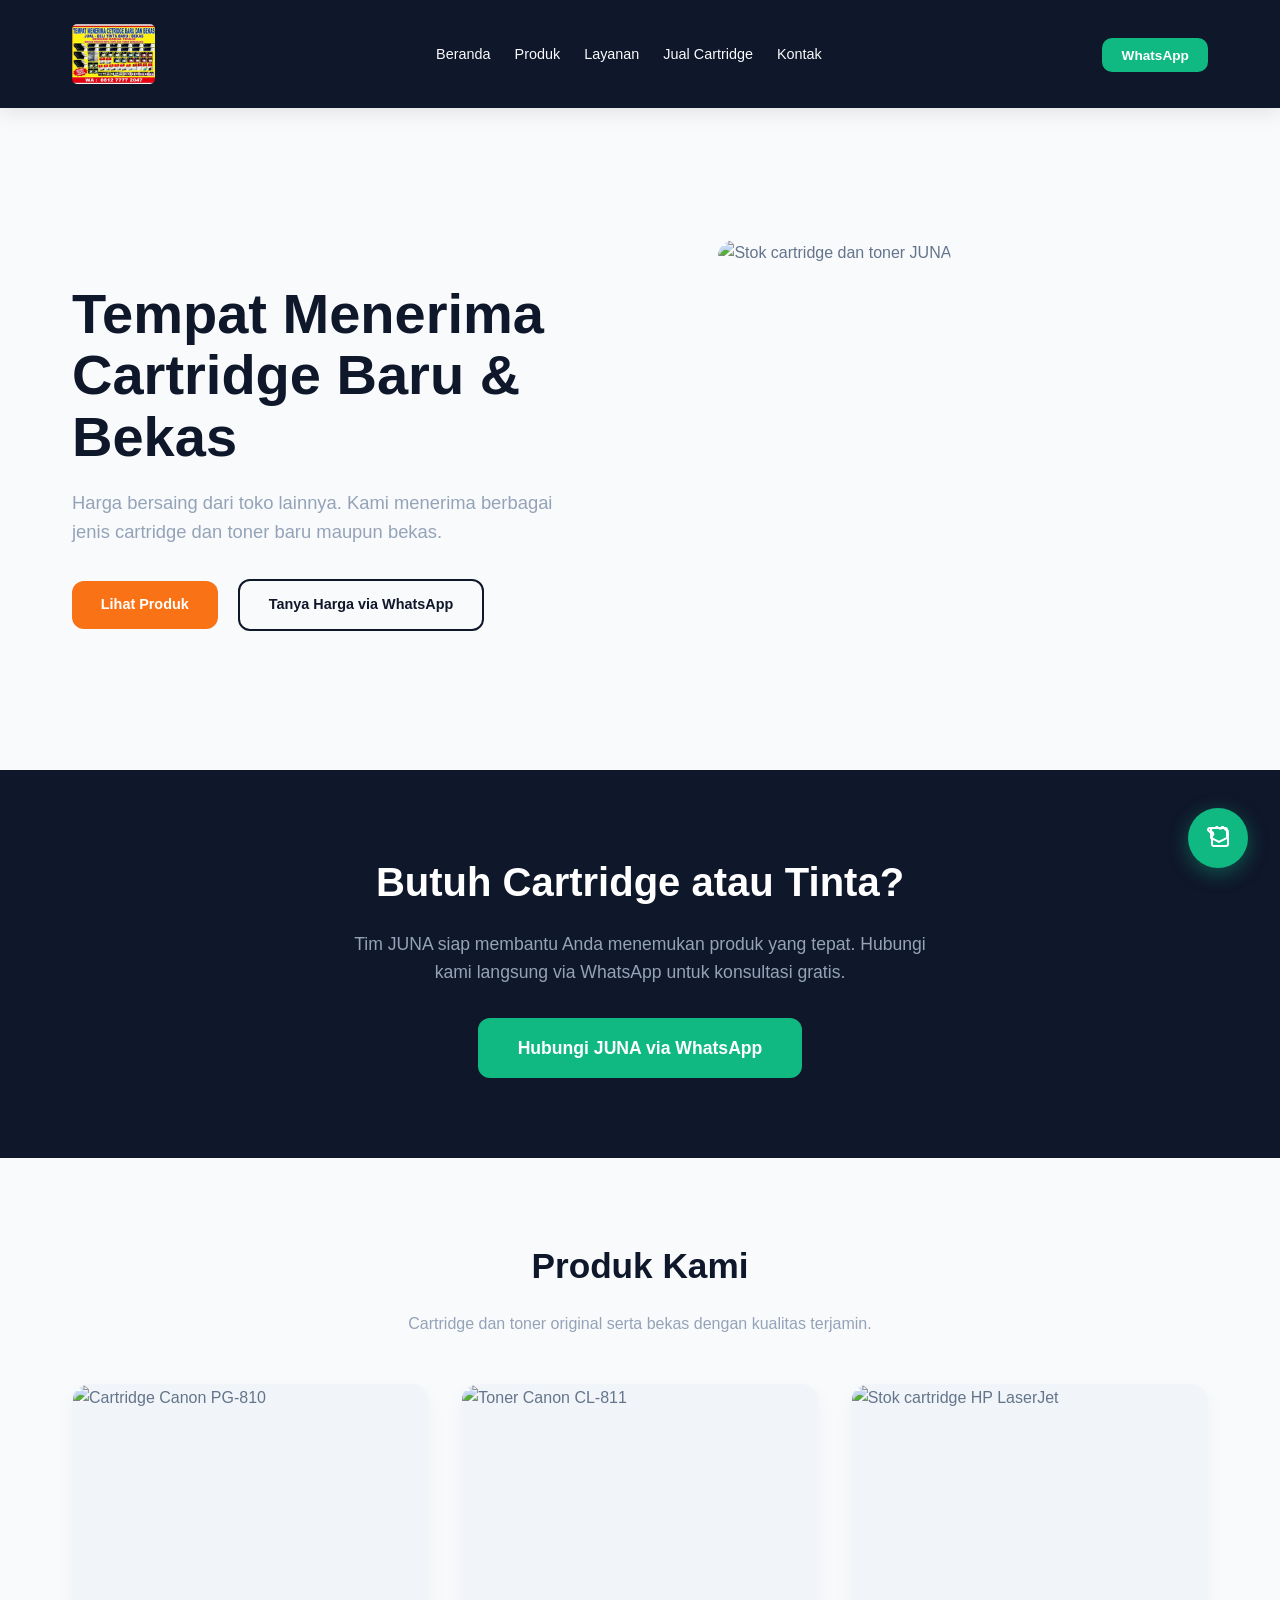
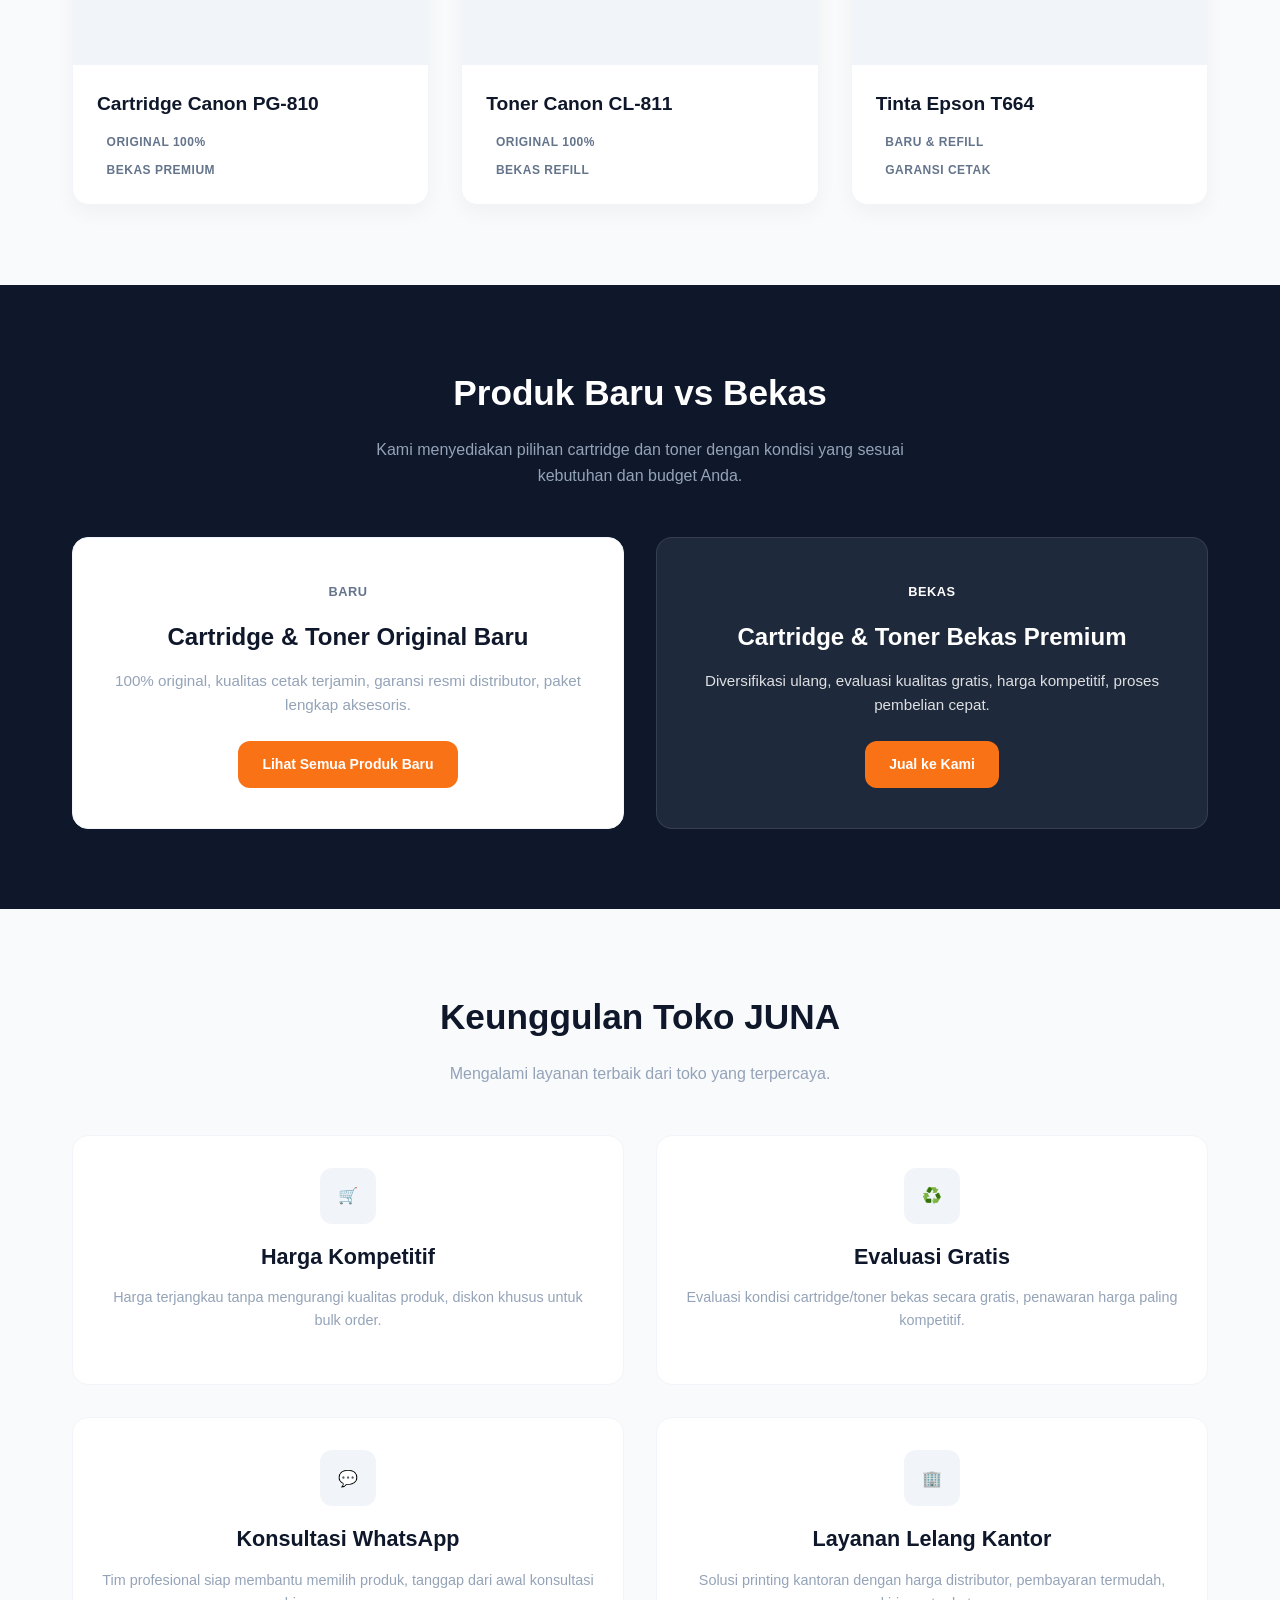
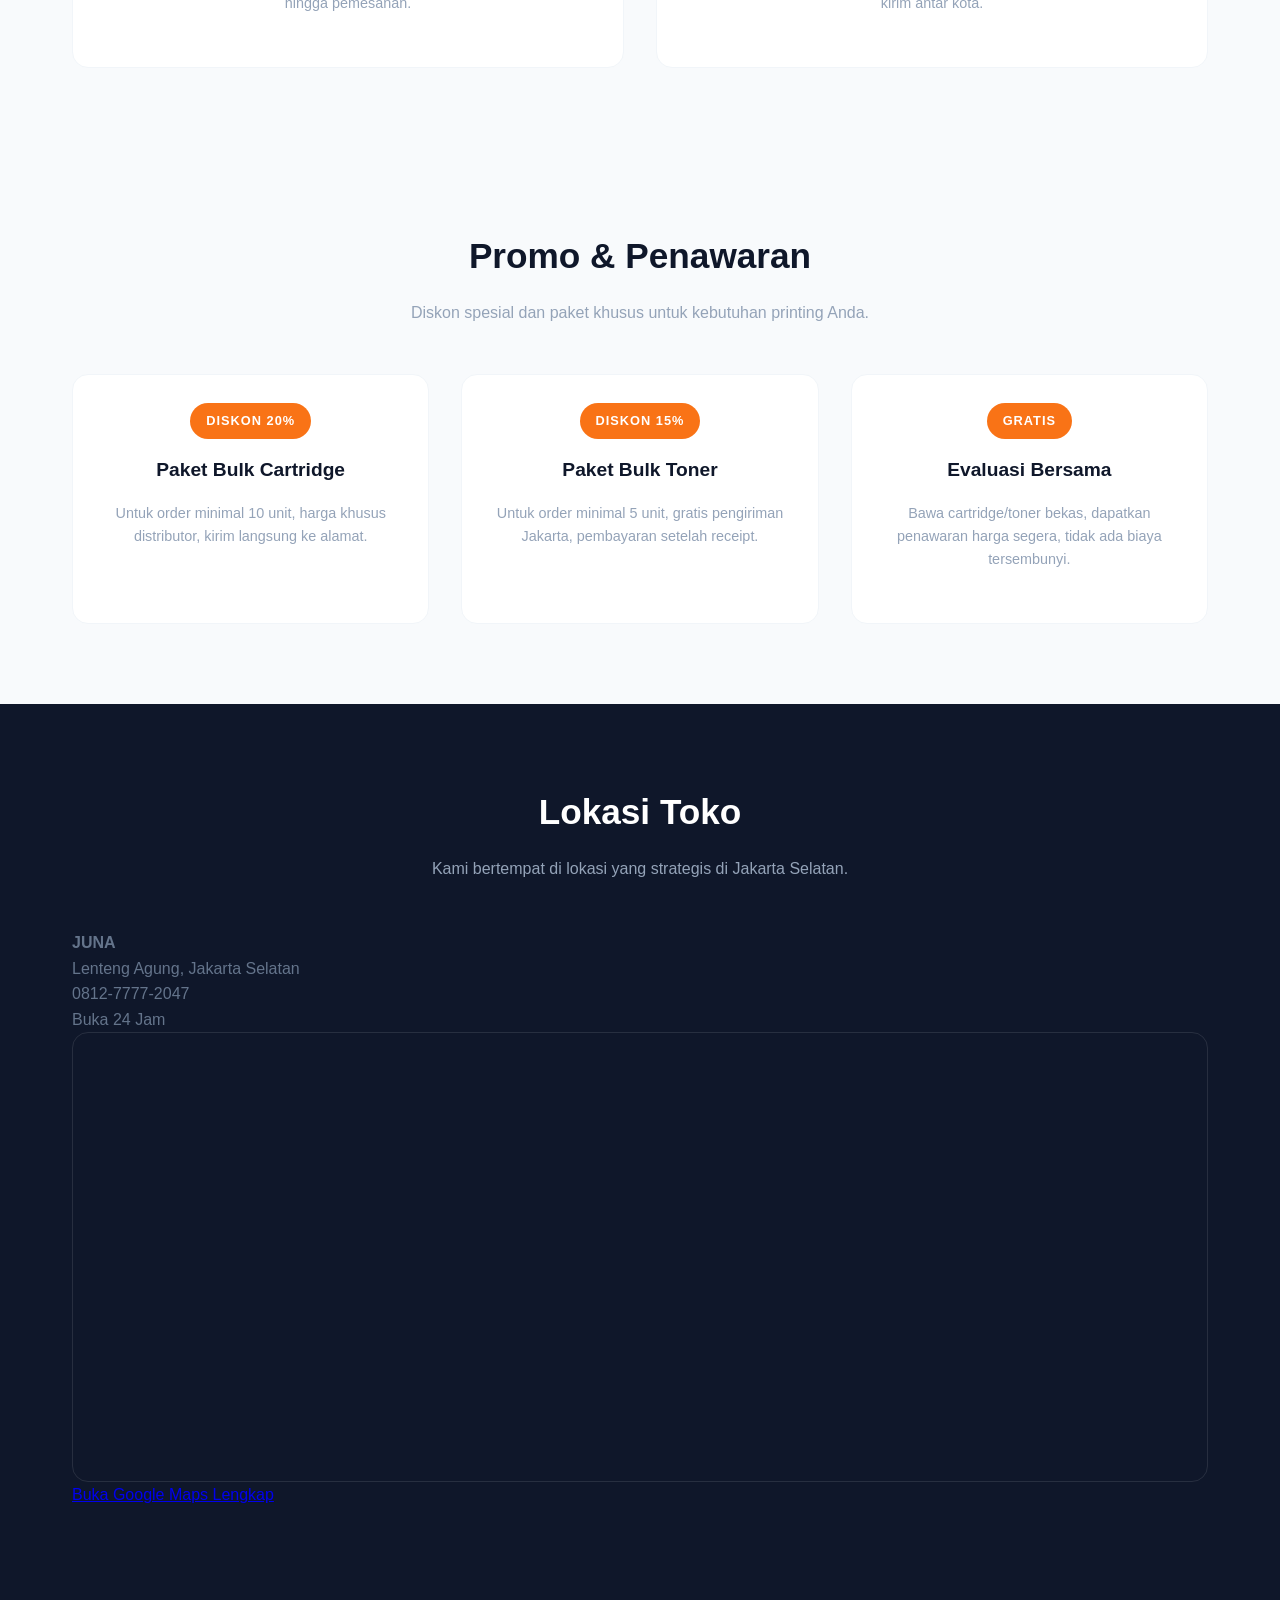
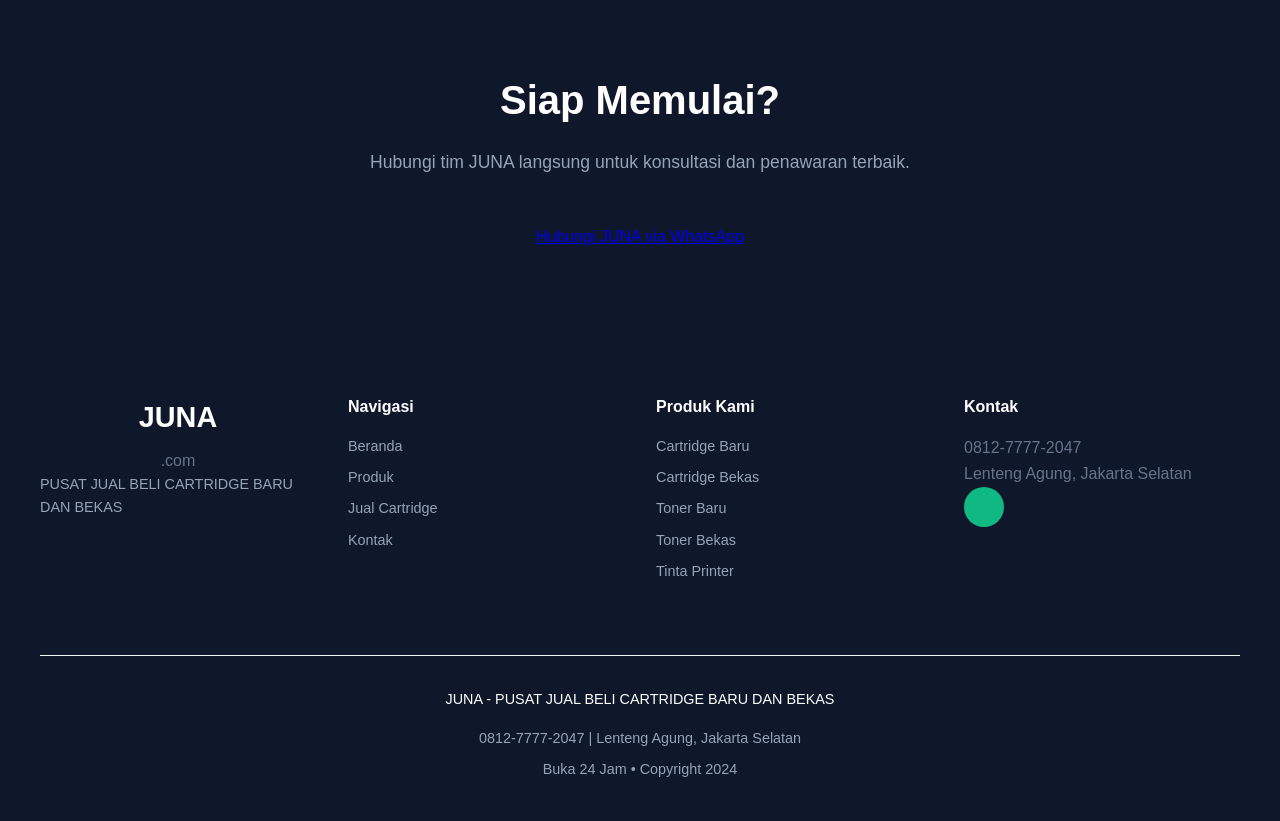
==== commit db5f620b: "Add SEO metadata and sitemap" ====
--- a/index.html
+++ b/index.html
@@ -4,12 +4,59 @@
     <meta charset="UTF-8" />
     <meta name="viewport" content="width=device-width, initial-scale=1.0" />
 
-    <title>JUNA - PUSAT JUAL BELI CARTRIDGE BARU DAN BEKAS</title>
+    <title>JUNA — Pusat Jual Beli Cartridge Baru &amp; Bekas</title>
+    <meta name="description" content="Pusat jual beli cartridge dan toner baru maupun bekas di Lenteng Agung, Jakarta Selatan. Terima cartridge original, toner, dan tinta printer dengan harga kompetitif." />
+    <link rel="canonical" href="https://toko-tinta.vercel.app/" />
+
+    <meta property="og:title" content="JUNA — Pusat Jual Beli Cartridge Baru &amp; Bekas" />
+    <meta property="og:description" content="Pusat jual beli cartridge dan toner baru maupun bekas di Lenteng Agung, Jakarta Selatan. Terima cartridge original, toner, dan tinta printer dengan harga kompetitif." />
+    <meta property="og:type" content="website" />
+    <meta property="og:url" content="https://toko-tinta.vercel.app/" />
+    <meta property="og:image" content="https://toko-tinta.vercel.app/foto_produk/WhatsApp%20Image%202026-08-31%20at%2017.33.35.jpeg" />
+
+    <meta name="twitter:card" content="summary_large_image" />
+    <meta name="twitter:title" content="JUNA — Pusat Jual Beli Cartridge Baru &amp; Bekas" />
+    <meta name="twitter:description" content="Pusat jual beli cartridge dan toner baru maupun bekas di Lenteng Agung, Jakarta Selatan. Terima cartridge original, toner, dan tinta printer dengan harga kompetitif." />
+    <meta name="twitter:image" content="https://toko-tinta.vercel.app/foto_produk/WhatsApp%20Image%202026-08-31%20at%2017.33.35.jpeg" />
+
+    <script type="application/ld+json">
+    {
+      "@context": "https://schema.org",
+      "@type": "LocalBusiness",
+      "name": "JUNA",
+      "description": "Pusat jual beli cartridge baru dan bekas, toner, dan tinta printer di Jakarta Selatan.",
+      "url": "https://toko-tinta.vercel.app/",
+      "telephone": "0812-7777-2047",
+      "address": {
+        "@type": "PostalAddress",
+        "streetAddress": "Lenteng Agung",
+        "addressLocality": "Jakarta Selatan",
+        "addressCountry": "ID"
+      },
+      "geo": {
+        "@type": "GeoCoordinates",
+        "latitude": -6.3328429,
+        "longitude": 106.835168
+      },
+      "openingHoursSpecification": {
+        "@type": "OpeningHoursSpecification",
+        "dayOfWeek": [
+          "Monday",
+          "Tuesday",
+          "Wednesday",
+          "Thursday",
+          "Friday",
+          "Saturday",
+          "Sunday"
+        ],
+        "opens": "00:00",
+        "closes": "23:59"
+      }
+    }
+    </script>
 
     <link rel="stylesheet" href="css/nota.css" />
     <link rel="icon" type="image/png" href="favicon.png">
-
-    <script src="https://cdn.jsdelivr.net/npm/@supabase/supabase-js@2"></script>
 </head>
   <body>
     <!-- Floating WhatsApp Button -->
@@ -17,9 +64,7 @@
       <a
         href="https://wa.me/6281277772047"
         target="_blank"
-        rel="noopener noreferrer"
         class="btn-whatsapp"
-        aria-label="Chat WhatsApp JUNA"
       >
         <svg
           width="24"
@@ -29,11 +74,9 @@
           stroke="currentColor"
           stroke-width="2"
         >
+          <path d="M17 2H7a2 2 0 0 0-2 2v8l8 4 8-4v-8a2 2 0 0 0-2-2z" />
           <path
-            d="M21 11.5a8.38 8.38 0 0 1-9 8.3 8.5 8.5 0 0 1-4-.9L3 20l1.2-4a8.3 8.3 0 1 1 16.8-4.5z"
-          />
-          <path
-            d="M8.5 9.5c.2 1.3 1.9 3 3.3 3.6.5.2.8.1 1.1-.2l.6-.7c.2-.2.4-.2.7-.1l1.8.8c.3.1.4.4.3.7-.3 1.1-1.3 1.5-2.2 1.3-3.1-.6-6-3.4-6.6-6.5-.2-.9.2-1.9 1.3-2.2.3-.1.6 0 .7.3l.8 1.8c.1.3.1.5-.1.7l-.7.6c-.3.2-.4.6-.2.9z"
+            d="M21 5l-5-5a1.995 1.995 0 0 0-1.657-1.293l-2-4A2 2 0 0 0 16 2H4a2 2 0 0 0-2 1.994l5 5A2 2 0 0 0 6 6v12c0 1.1.9 2 2 2h12c1.1 0 2-.9 2-2V6c0-1.1-.9-2-2-2z"
           />
         </svg>
       </a>
@@ -75,14 +118,19 @@
     <section class="hero" id="home">
       <div class="container">
         <div class="hero-content">
-          <span class="badge">JUNA · Lenteng Agung</span>
-          <h1>Cari cartridge yang cocok?</h1>
+          <h1>Tempat Menerima Cartridge Baru & Bekas</h1>
           <p>
-            Kami menjual cartridge & toner — baru maupun bekas. Kirim tipe printer
-            atau foto cartridge, kami bantu carikan yang pas.
+            Harga bersaing dari toko lainnya. Kami menerima berbagai jenis
+            cartridge dan toner baru maupun bekas.
           </p>
           <div class="hero-cta">
             <a href="produk.html" class="btn btn-primary">Lihat Produk</a>
+            <a
+              href="https://wa.me/6281277772047"
+              class="btn btn-secondary"
+              target="_blank"
+              >Tanya Harga via WhatsApp</a
+            >
           </div>
         </div>
 
@@ -90,9 +138,23 @@
           <img
             src="foto_produk/WhatsApp%20Image%202026-08-31%20at%2017.33.35.jpeg"
             alt="Stok cartridge dan toner JUNA"
-            loading="eager"
+            loading="lazy"
           />
         </div>
+      </div>
+    </section>
+
+    <!-- CTA Section -->
+    <section class="cta-section">
+      <div class="container">
+        <h2>Butuh Cartridge atau Tinta?</h2>
+        <p>
+          Tim JUNA siap membantu Anda menemukan produk yang tepat. Hubungi kami
+          langsung via WhatsApp untuk konsultasi gratis.
+        </p>
+        <a href="https://wa.me/6281277772047" class="btn-whatsapp"
+          >Hubungi JUNA via WhatsApp</a
+        >
       </div>
     </section>
 
@@ -102,13 +164,12 @@
         <div class="section-title">
           <h2>Produk Kami</h2>
           <p>
-            Cartridge dan toner original serta bekas. Semua produk bisa
-            dikonsultasikan terlebih dahulu.
+            Cartridge dan toner original serta bekas dengan kualitas terjamin.
           </p>
         </div>
 
         <div class="showcase-grid">
-          <article class="showcase-card">
+          <div class="showcase-card">
             <div class="showcase-img">
               <img
                 src="foto_produk/WhatsApp%20Image%202026-08-31%20at%2017.33.33.jpeg"
@@ -117,13 +178,13 @@
               />
             </div>
             <div class="showcase-info">
-              <span class="kondisi baru">Original 100%</span>
-              <span class="kondisi bekas">Bekas Premium</span>
               <h3>Cartridge Canon PG-810</h3>
-            </div>
-          </article>
-
-          <article class="showcase-card">
+              <span class="kondisi">Original 100%</span>
+              <span class="kondisi">Bekas Premium</span>
+            </div>
+          </div>
+
+          <div class="showcase-card">
             <div class="showcase-img">
               <img
                 src="foto_produk/WhatsApp%20Image%202026-08-31%20at%2017.33.34.jpeg"
@@ -132,26 +193,26 @@
               />
             </div>
             <div class="showcase-info">
-              <span class="kondisi baru">Original 100%</span>
-              <span class="kondisi bekas">Bekas Refill</span>
               <h3>Toner Canon CL-811</h3>
-            </div>
-          </article>
-
-          <article class="showcase-card">
+              <span class="kondisi">Original 100%</span>
+              <span class="kondisi">Bekas Refill</span>
+            </div>
+          </div>
+
+          <div class="showcase-card">
             <div class="showcase-img">
               <img
                 src="foto_produk/WhatsApp%20Image%202026-08-31%20at%2017.33.36.jpeg"
-                alt="Tinta Epson T664"
+                alt="Stok cartridge HP LaserJet"
                 loading="lazy"
               />
             </div>
             <div class="showcase-info">
-              <span class="kondisi baru">Baru & Refill</span>
-              <span class="kondisi bekas">Garansi Cetak</span>
               <h3>Tinta Epson T664</h3>
-            </div>
-          </article>
+              <span class="kondisi">Baru & Refill</span>
+              <span class="kondisi">Garansi Cetak</span>
+            </div>
+          </div>
         </div>
       </div>
     </section>
@@ -160,30 +221,33 @@
     <section class="produk-kondisi" id="kondisi">
       <div class="container">
         <div class="section-title">
-          <h2>Baru atau Bekas</h2>
-          <p>Pilih sesuai kebutuhan dan budget.</p>
+          <h2>Produk Baru vs Bekas</h2>
+          <p>
+            Kami menyediakan pilihan cartridge dan toner dengan kondisi yang
+            sesuai kebutuhan dan budget Anda.
+          </p>
         </div>
 
         <div class="kondisi-grid">
-          <article class="kondisi-card baru">
+          <div class="kondisi-card baru">
             <div class="kondisi-badge">BARU</div>
             <h3>Cartridge & Toner Original Baru</h3>
-            <p>100% original, garansi resmi, paket lengkap.</p>
-            <a href="produk.html" class="btn btn-small">Lihat produk baru</a>
-          </article>
-
-          <article class="kondisi-card bekas">
+            <p>
+              100% original, kualitas cetak terjamin, garansi resmi distributor,
+              paket lengkap aksesoris.
+            </p>
+            <a href="produk.html" class="btn btn-small">Lihat Semua Produk Baru</a>
+          </div>
+
+          <div class="kondisi-card bekas">
             <div class="kondisi-badge">BEKAS</div>
             <h3>Cartridge & Toner Bekas Premium</h3>
-            <p>Diversifikasi ulang, evaluasi gratis, harga kompetitif.</p>
-            <a
-              href="https://wa.me/6281277772047"
-              class="btn btn-small"
-              target="_blank"
-              rel="noopener noreferrer"
-              >Jual ke kami</a
-            >
-          </article>
+            <p>
+              Diversifikasi ulang, evaluasi kualitas gratis, harga kompetitif,
+              proses pembelian cepat.
+            </p>
+            <a href="https://wa.me/6281277772047" class="btn btn-small">Jual ke Kami</a>
+          </div>
         </div>
       </div>
     </section>
@@ -192,58 +256,46 @@
     <section class="keunggulan" id="keunggulan">
       <div class="container">
         <div class="section-title">
-          <h2>Mengapa JUNA</h2>
-          <p>Layanan toko cartridge yang jujur dan cepat.</p>
+          <h2>Keunggulan Toko JUNA</h2>
+          <p>Mengalami layanan terbaik dari toko yang terpercaya.</p>
         </div>
 
         <div class="keunggulan-grid">
-          <article class="keunggulan-card featured">
-            <div class="keunggulan-icon">
-              <svg width="28" height="28" viewBox="0 0 24 24" fill="none" stroke="currentColor" stroke-width="2" stroke-linecap="round" stroke-linejoin="round">
-                <path d="M6 2L3 6v14a2 2 0 0 0 2 2h14a2 2 0 0 0 2-2V6l-3-4z"/>
-                <line x1="3" y1="6" x2="21" y2="6"/>
-                <path d="M16 10a4 4 0 0 1-8 0"/>
-              </svg>
-            </div>
+          <div class="keunggulan-card">
+            <div class="keunggulan-icon">🛒</div>
             <h3>Harga Kompetitif</h3>
-            <p>Harga pasaran tanpa mark-up berlebih. Diskon untuk pembelian banyak.</p>
-            <a href="produk.html" class="btn btn-small">Lihat produk</a>
-          </article>
-
-          <article class="keunggulan-card">
-            <div class="keunggulan-icon">
-              <svg width="28" height="28" viewBox="0 0 24 24" fill="none" stroke="currentColor" stroke-width="2" stroke-linecap="round" stroke-linejoin="round">
-                <path d="M21 16V8a2 2 0 0 0-1-1.73l-7-4a2 2 0 0 0-2 0l-7 4A2 2 0 0 0 3 8v8a2 2 0 0 0 1 1.73l7 4a2 2 0 0 0 2 0l7-4A2 2 0 0 0 21 16z"/>
-                <polyline points="3.27 6.96 12 12.01 20.73 6.96"/>
-                <line x1="12" y1="22.08" x2="12" y2="12"/>
-              </svg>
-            </div>
+            <p>
+              Harga terjangkau tanpa mengurangi kualitas produk, diskon khusus
+              untuk bulk order.
+            </p>
+          </div>
+
+          <div class="keunggulan-card">
+            <div class="keunggulan-icon">♻️</div>
             <h3>Evaluasi Gratis</h3>
-            <p>Bawa cartridge bekas, kami cek dan beri harga langsung.</p>
-          </article>
-
-          <article class="keunggulan-card">
-            <div class="keunggulan-icon">
-              <svg width="28" height="28" viewBox="0 0 24 24" fill="none" stroke="currentColor" stroke-width="2" stroke-linecap="round" stroke-linejoin="round">
-                <path d="M21 11.5a8.38 8.38 0 0 1-9 8.3 8.5 8.5 0 0 1-4-.9L3 20l1.2-4a8.3 8.3 0 1 1 16.8-4.5z"/>
-                <path d="M8.5 9.5c.2 1.3 1.9 3 3.3 3.6.5.2.8.1 1.1-.2l.6-.7c.2-.2.4-.2.7-.1l1.8.8c.3.1.4.4.3.7-.3 1.1-1.3 1.5-2.2 1.3-3.1-.6-6-3.4-6.6-6.5-.2-.9.2-1.9 1.3-2.2.3-.1.6 0 .7.3l.8 1.8c.1.3.1.5-.1.7l-.7.6c-.3.2-.4.6-.2.9z"/>
-              </svg>
-            </div>
-            <h3>Chat WhatsApp</h3>
-            <p>Tanya via WhatsApp, tim kami balas cepat.</p>
-          </article>
-
-          <article class="keunggulan-card">
-            <div class="keunggulan-icon">
-              <svg width="28" height="28" viewBox="0 0 24 24" fill="none" stroke="currentColor" stroke-width="2" stroke-linecap="round" stroke-linejoin="round">
-                <rect x="2" y="3" width="20" height="14" rx="2"/>
-                <path d="M8 21h8"/>
-                <path d="M12 17v4"/>
-              </svg>
-            </div>
-            <h3>Layanan Kantor</h3>
-            <p>Paket cetak kantoran, kirim antar kota, bayar termudah.</p>
-          </article>
+            <p>
+              Evaluasi kondisi cartridge/toner bekas secara gratis, penawaran
+              harga paling kompetitif.
+            </p>
+          </div>
+
+          <div class="keunggulan-card">
+            <div class="keunggulan-icon">💬</div>
+            <h3>Konsultasi WhatsApp</h3>
+            <p>
+              Tim profesional siap membantu memilih produk, tanggap dari awal
+              konsultasi hingga pemesanan.
+            </p>
+          </div>
+
+          <div class="keunggulan-card">
+            <div class="keunggulan-icon">🏢</div>
+            <h3>Layanan Lelang Kantor</h3>
+            <p>
+              Solusi printing kantoran dengan harga distributor, pembayaran
+              termudah, kirim antar kota.
+            </p>
+          </div>
         </div>
       </div>
     </section>
@@ -253,33 +305,36 @@
       <div class="container">
         <div class="section-title">
           <h2>Promo & Penawaran</h2>
-          <p>Paket khusus untuk kebutuhan printing Anda.</p>
+          <p>Diskon spesial dan paket khusus untuk kebutuhan printing Anda.</p>
         </div>
 
         <div class="promo-grid">
-          <article class="promo-card">
+          <div class="promo-card">
             <div class="promo-badge">Diskon 20%</div>
             <h3>Paket Bulk Cartridge</h3>
             <p>
-              Order minimal 10 unit, harga khusus distributor, kirim langsung.
-            </p>
-          </article>
-
-          <article class="promo-card">
+              Untuk order minimal 10 unit, harga khusus distributor, kirim
+              langsung ke alamat.
+            </p>
+          </div>
+
+          <div class="promo-card">
             <div class="promo-badge">Diskon 15%</div>
             <h3>Paket Bulk Toner</h3>
             <p>
-              Order minimal 5 unit, gratis pengiriman Jakarta, bayar setelah receipt.
-            </p>
-          </article>
-
-          <article class="promo-card">
+              Untuk order minimal 5 unit, gratis pengiriman Jakarta, pembayaran
+              setelah receipt.
+            </p>
+          </div>
+
+          <div class="promo-card">
             <div class="promo-badge">Gratis</div>
             <h3>Evaluasi Bersama</h3>
             <p>
-              Bawa cartridge/toner bekas, dapatkan penawaran harga segera, tanpa biaya tersembunyi.
-            </p>
-          </article>
+              Bawa cartridge/toner bekas, dapatkan penawaran harga segera, tidak
+              ada biaya tersembunyi.
+            </p>
+          </div>
         </div>
       </div>
     </section>
@@ -289,35 +344,31 @@
       <div class="container">
         <div class="section-title">
           <h2>Lokasi Toko</h2>
-          <p>Datang langsung untuk konsultasi atau evaluasi cartridge.</p>
-        </div>
-
-        <div class="lokasi-grid">
-          <div class="lokasi-info">
-            <h3>JUNA</h3>
-            <address>
-              Lenteng Agung, Jakarta Selatan<br>
-              0812-7777-2047
-            </address>
-            <p class="jam-buka">Buka 24 Jam</p>
-            <p class="lokasi-note">Untuk memastikan stok sebelum datang, silakan chat terlebih dahulu.</p>
-          </div>
-
-          <div class="lokasi-maps">
-            <iframe
-              src="https://www.google.com/maps?q=-6.3328429,106.835168&hl=id&z=17&output=embed"
-              title="Lokasi Toko JUNA di Lenteng Agung"
-              loading="lazy"
-              referrerpolicy="no-referrer-when-downgrade"
-            ></iframe>
-          </div>
+          <p>Kami bertempat di lokasi yang strategis di Jakarta Selatan.</p>
+        </div>
+
+        <div class="lokasi-content">
+          <p><strong>JUNA</strong></p>
+          <p>Lenteng Agung, Jakarta Selatan</p>
+          <p>0812-7777-2047</p>
+          <p>Buka 24 Jam</p>
+        </div>
+
+        <div class="lokasi-maps">
+          <iframe
+            src="https://www.google.com/maps?q=-6.3328429,106.835168&hl=id&z=17&output=embed"
+            title="Lokasi Toko JUNA di Lenteng Agung"
+            style="border: 0"
+            allowfullscreen=""
+            loading="lazy"
+            referrerpolicy="no-referrer-when-downgrade"
+          ></iframe>
         </div>
 
         <a
           href="https://www.google.com/maps/place/6%C2%B019'58.2%22S+106%C2%B050'06.6%22E/@-6.3328429,106.8325931,17z"
           class="btn-buka-maps"
           target="_blank"
-          rel="noopener noreferrer"
           >Buka Google Maps Lengkap</a
         >
       </div>
@@ -327,15 +378,13 @@
     <section class="akhir-cta">
       <div class="container">
         <div class="section-title">
-          <h2>Masih bingung pilih cartridge?</h2>
-          <p>Kirim tipe printer atau foto cartridge yang dipakai, kami bantu carikan yang pas.</p>
-        </div>
-        <a
-          href="https://wa.me/6281277772047"
-          class="btn-whatsapp"
-          target="_blank"
-          rel="noopener noreferrer"
-          >Konsultasi via WhatsApp</a
+          <h2>Siap Memulai?</h2>
+          <p>
+            Hubungi tim JUNA langsung untuk konsultasi dan penawaran terbaik.
+          </p>
+        </div>
+        <a href="https://wa.me/6281277772047" class="btn-whatsapp"
+          >Hubungi JUNA via WhatsApp</a
         >
       </div>
     </section>
@@ -345,8 +394,8 @@
       <div class="container">
         <div class="grid">
           <div class="footer-brand">
-            <span>JUNA</span>
-            <p>Pusat Jual Beli Cartridge Baru dan Bekas</p>
+            <span>JUNA</span>.com
+            <p>PUSAT JUAL BELI CARTRIDGE BARU DAN BEKAS</p>
           </div>
 
           <div class="footer-links">
@@ -359,38 +408,27 @@
 
           <div class="footer-links">
             <h3>Produk Kami</h3>
-            <a href="produk.html">Cartridge Baru</a>
-            <a href="produk.html">Cartridge Bekas</a>
-            <a href="produk.html">Toner Baru</a>
-            <a href="produk.html">Toner Bekas</a>
-            <a href="produk.html">Tinta Printer</a>
+            <a href="#">Cartridge Baru</a>
+            <a href="#">Cartridge Bekas</a>
+            <a href="#">Toner Baru</a>
+            <a href="#">Toner Bekas</a>
+            <a href="#">Tinta Printer</a>
           </div>
 
           <div class="footer-links">
             <h3>Kontak</h3>
             <p>0812-7777-2047</p>
             <p>Lenteng Agung, Jakarta Selatan</p>
-            <p>Buka 24 Jam</p>
             <div class="socials">
-              <a
-                href="https://wa.me/6281277772047"
-                target="_blank"
-                rel="noopener noreferrer"
-                aria-label="Chat WhatsApp JUNA"
-              >
-                <svg width="20" height="20" viewBox="0 0 24 24" fill="none" stroke="currentColor" stroke-width="2">
-                  <path d="M21 11.5a8.38 8.38 0 0 1-9 8.3 8.5 8.5 0 0 1-4-.9L3 20l1.2-4a8.3 8.3 0 1 1 16.8-4.5z"/>
-                  <path d="M8.5 9.5c.2 1.3 1.9 3 3.3 3.6.5.2.8.1 1.1-.2l.6-.7c.2-.2.4-.2.7-.1l1.8.8c.3.1.4.4.3.7-.3 1.1-1.3 1.5-2.2 1.3-3.1-.6-6-3.4-6.6-6.5-.2-.9.2-1.9 1.3-2.2.3-.1.6 0 .7.3l.8 1.8c.1.3.1.5-.1.7l-.7.6c-.3.2-.4.6-.2.9z"/>
-                </svg>
-              </a>
+              <a href="https://wa.me/6281277772047" target="_blank"></a>
             </div>
           </div>
         </div>
 
         <div class="footer-bottom">
-          <p>JUNA - Pusat Jual Beli Cartridge Baru dan Bekas</p>
+          <p>JUNA - PUSAT JUAL BELI CARTRIDGE BARU DAN BEKAS</p>
           <p>0812-7777-2047 | Lenteng Agung, Jakarta Selatan</p>
-          <p>Buka 24 Jam &bull; Copyright 2026</p>
+          <p>Buka 24 Jam &bull; Copyright 2024</p>
         </div>
       </div>
     </footer>
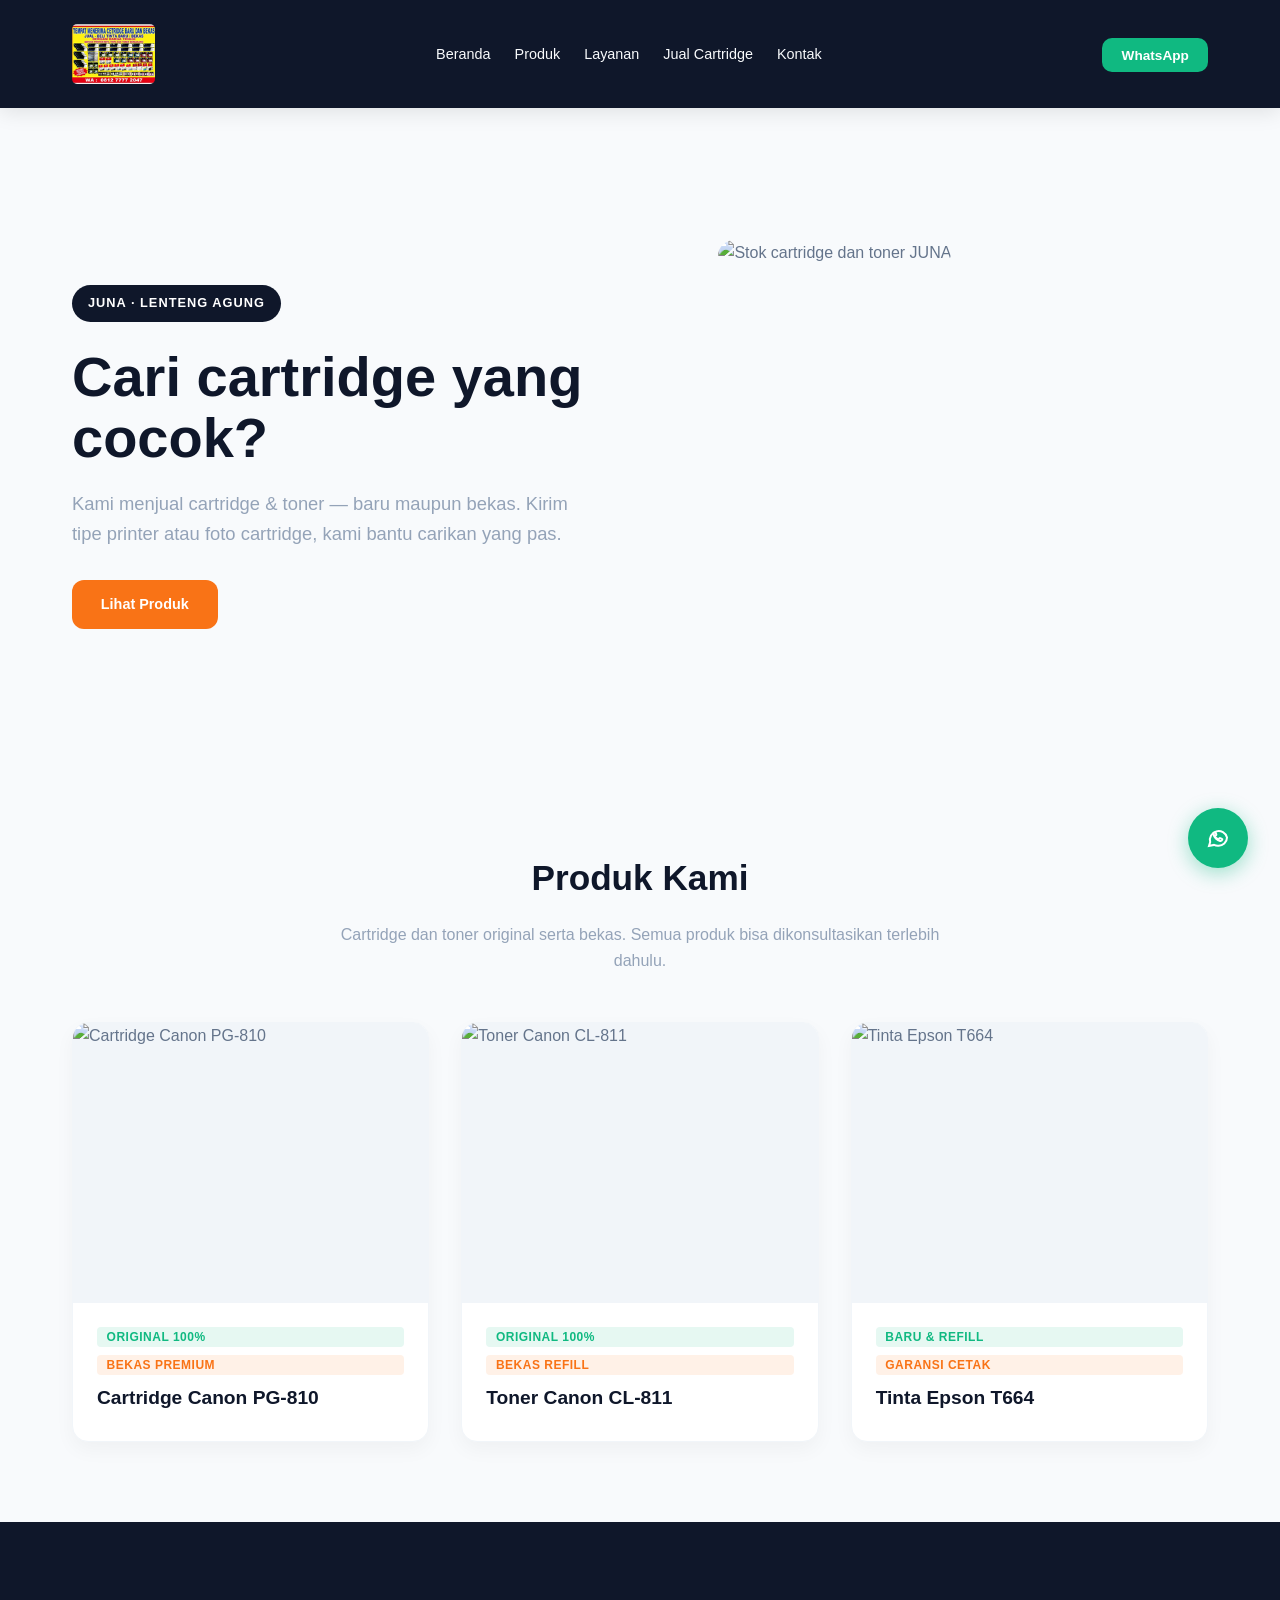
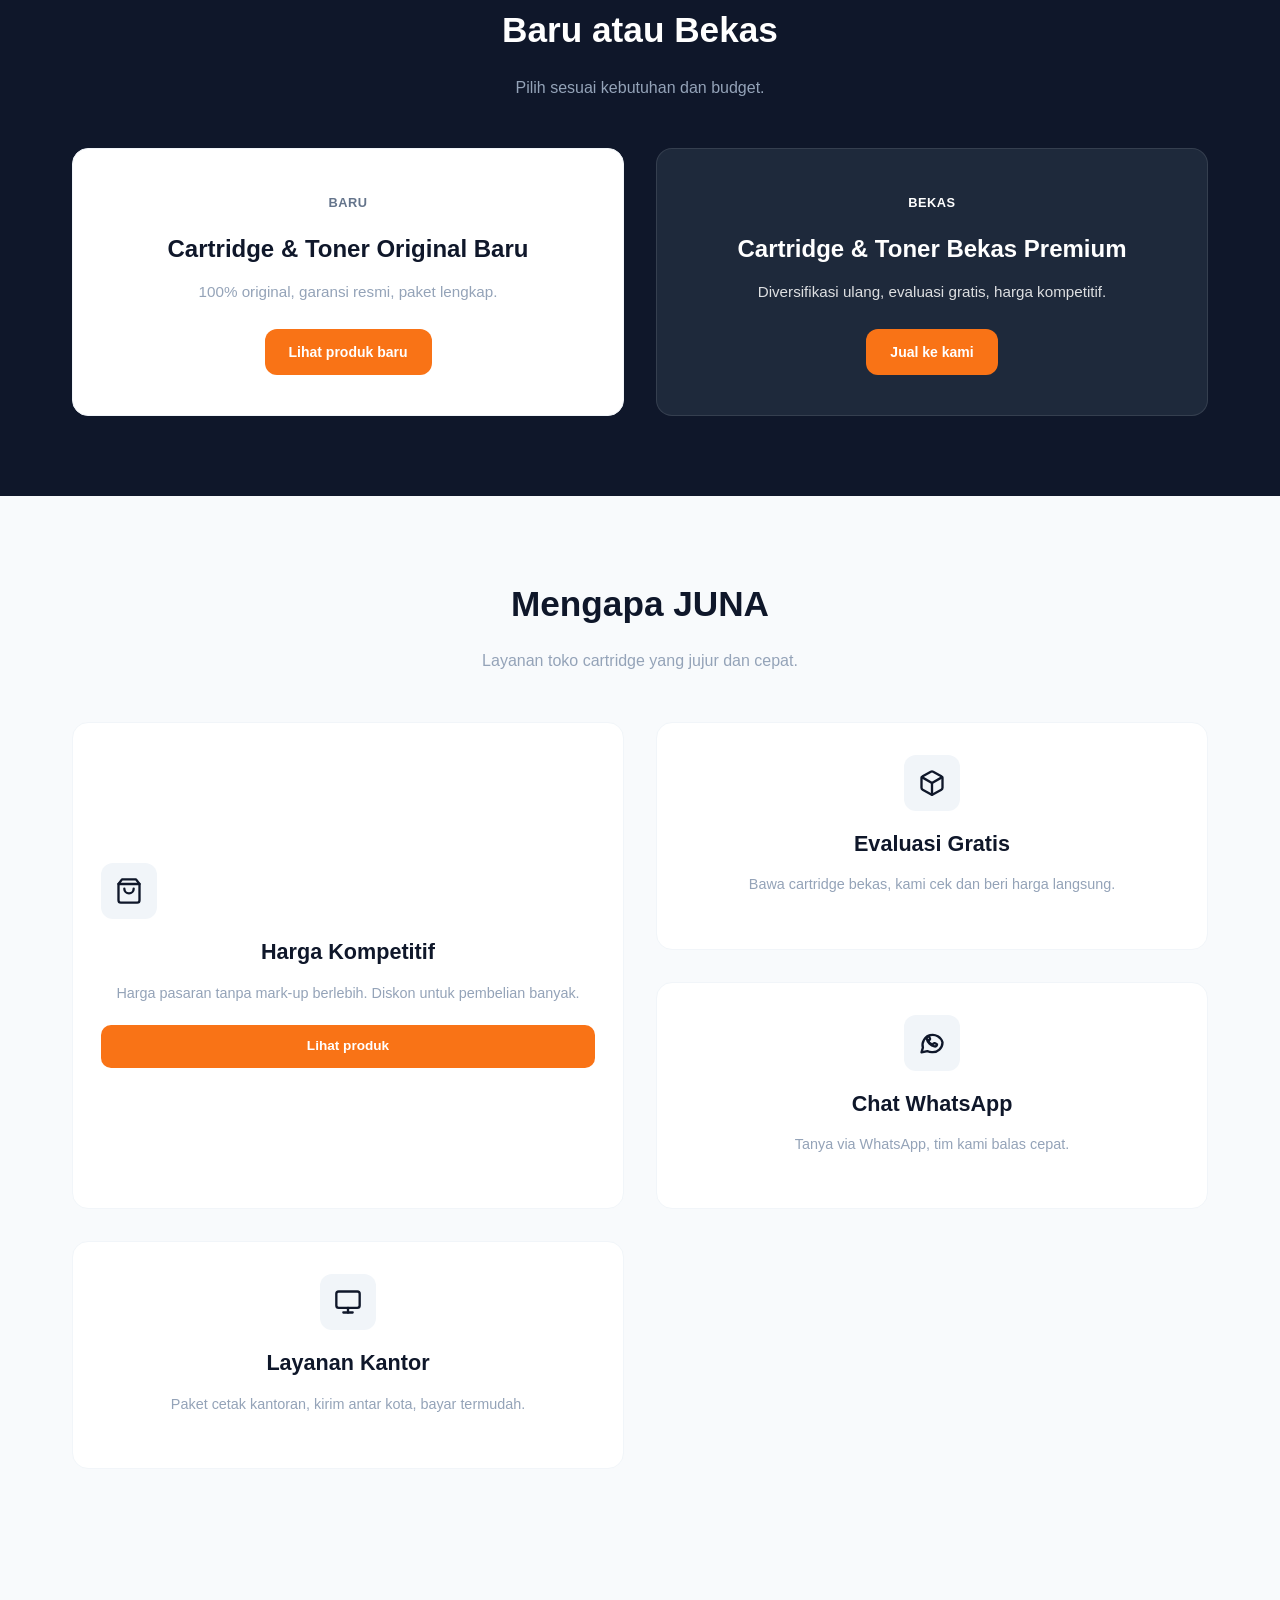
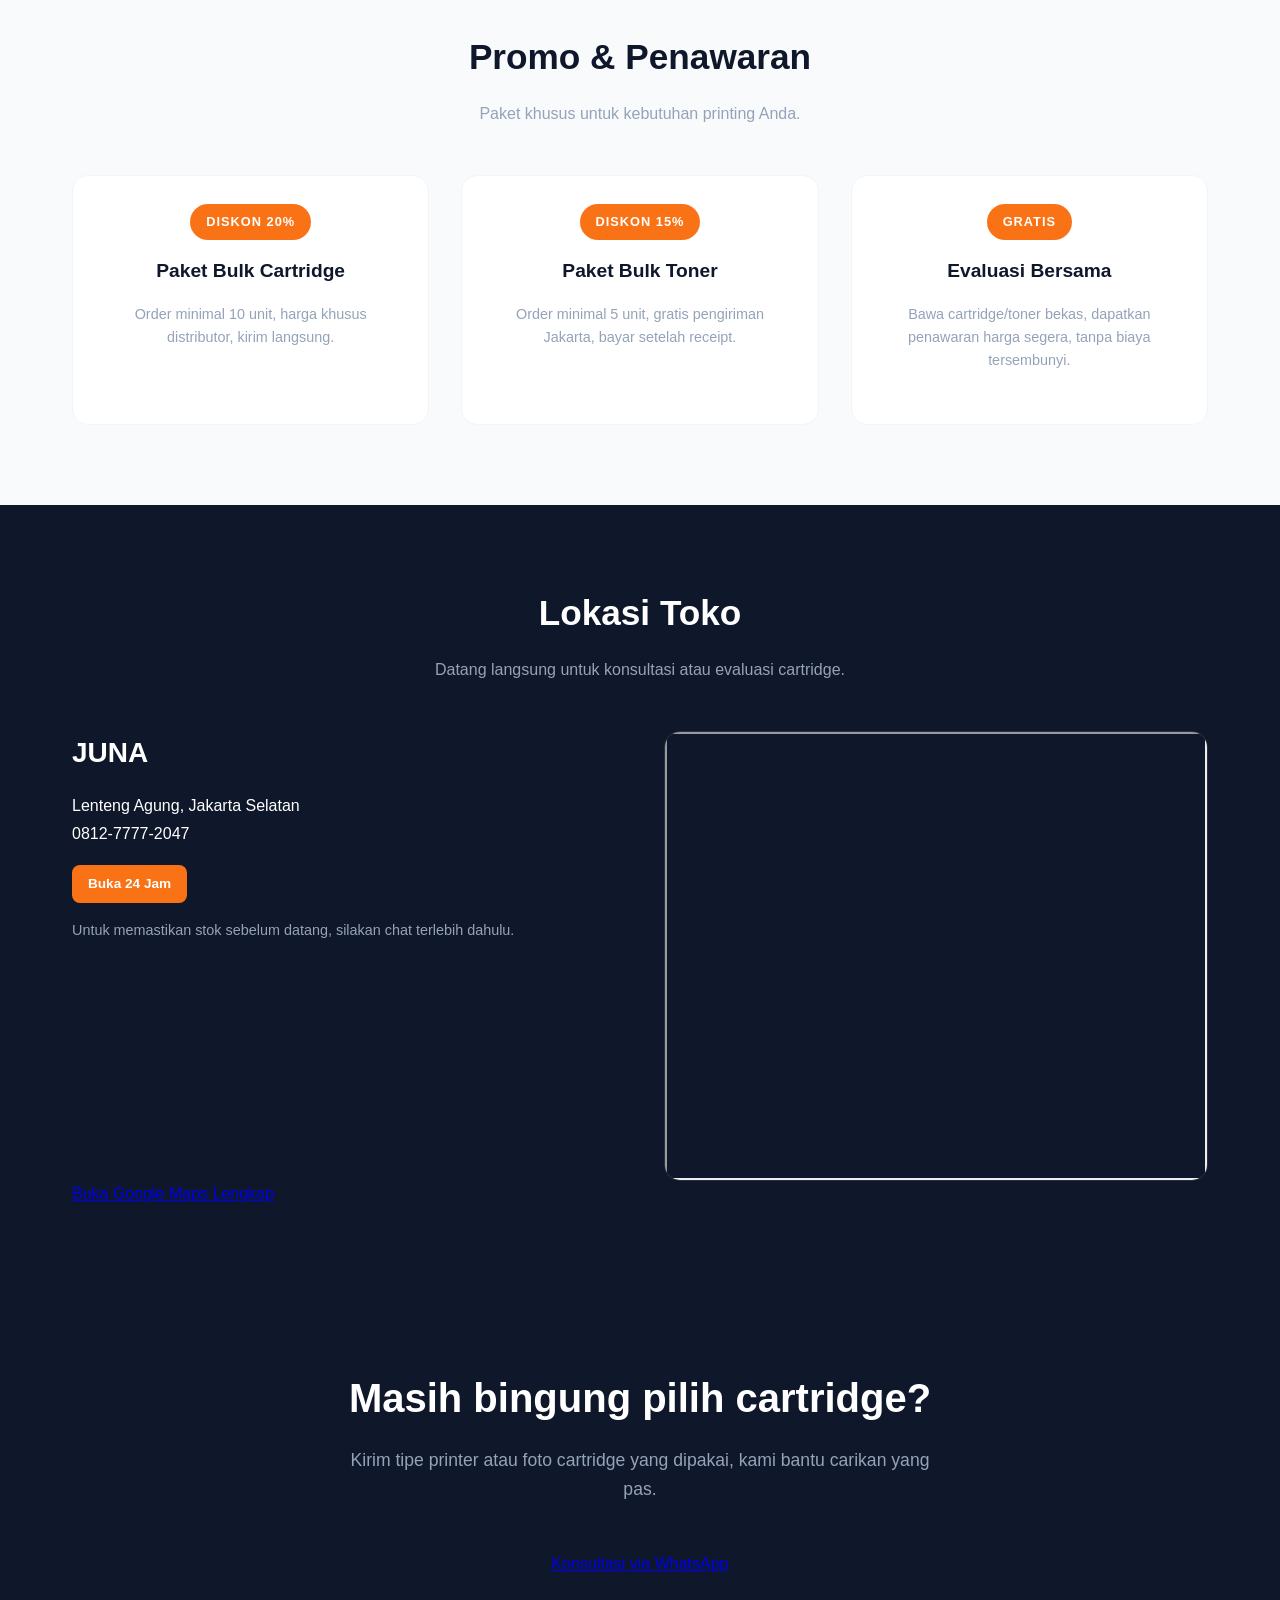
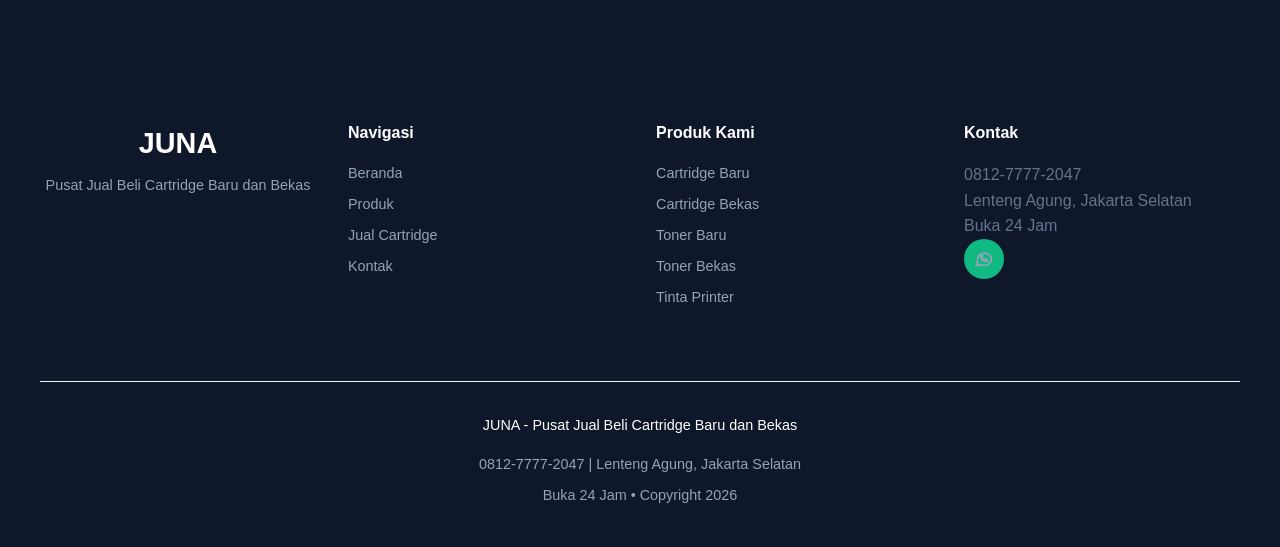
==== commit 563246ab: "Merge remote changes" ====
--- a/index.html
+++ b/index.html
@@ -64,7 +64,9 @@
       <a
         href="https://wa.me/6281277772047"
         target="_blank"
+        rel="noopener noreferrer"
         class="btn-whatsapp"
+        aria-label="Chat WhatsApp JUNA"
       >
         <svg
           width="24"
@@ -74,9 +76,11 @@
           stroke="currentColor"
           stroke-width="2"
         >
-          <path d="M17 2H7a2 2 0 0 0-2 2v8l8 4 8-4v-8a2 2 0 0 0-2-2z" />
           <path
-            d="M21 5l-5-5a1.995 1.995 0 0 0-1.657-1.293l-2-4A2 2 0 0 0 16 2H4a2 2 0 0 0-2 1.994l5 5A2 2 0 0 0 6 6v12c0 1.1.9 2 2 2h12c1.1 0 2-.9 2-2V6c0-1.1-.9-2-2-2z"
+            d="M21 11.5a8.38 8.38 0 0 1-9 8.3 8.5 8.5 0 0 1-4-.9L3 20l1.2-4a8.3 8.3 0 1 1 16.8-4.5z"
+          />
+          <path
+            d="M8.5 9.5c.2 1.3 1.9 3 3.3 3.6.5.2.8.1 1.1-.2l.6-.7c.2-.2.4-.2.7-.1l1.8.8c.3.1.4.4.3.7-.3 1.1-1.3 1.5-2.2 1.3-3.1-.6-6-3.4-6.6-6.5-.2-.9.2-1.9 1.3-2.2.3-.1.6 0 .7.3l.8 1.8c.1.3.1.5-.1.7l-.7.6c-.3.2-.4.6-.2.9z"
           />
         </svg>
       </a>
@@ -118,19 +122,14 @@
     <section class="hero" id="home">
       <div class="container">
         <div class="hero-content">
-          <h1>Tempat Menerima Cartridge Baru & Bekas</h1>
+          <span class="badge">JUNA · Lenteng Agung</span>
+          <h1>Cari cartridge yang cocok?</h1>
           <p>
-            Harga bersaing dari toko lainnya. Kami menerima berbagai jenis
-            cartridge dan toner baru maupun bekas.
+            Kami menjual cartridge & toner — baru maupun bekas. Kirim tipe printer
+            atau foto cartridge, kami bantu carikan yang pas.
           </p>
           <div class="hero-cta">
             <a href="produk.html" class="btn btn-primary">Lihat Produk</a>
-            <a
-              href="https://wa.me/6281277772047"
-              class="btn btn-secondary"
-              target="_blank"
-              >Tanya Harga via WhatsApp</a
-            >
           </div>
         </div>
 
@@ -138,23 +137,9 @@
           <img
             src="foto_produk/WhatsApp%20Image%202026-08-31%20at%2017.33.35.jpeg"
             alt="Stok cartridge dan toner JUNA"
-            loading="lazy"
+            loading="eager"
           />
         </div>
-      </div>
-    </section>
-
-    <!-- CTA Section -->
-    <section class="cta-section">
-      <div class="container">
-        <h2>Butuh Cartridge atau Tinta?</h2>
-        <p>
-          Tim JUNA siap membantu Anda menemukan produk yang tepat. Hubungi kami
-          langsung via WhatsApp untuk konsultasi gratis.
-        </p>
-        <a href="https://wa.me/6281277772047" class="btn-whatsapp"
-          >Hubungi JUNA via WhatsApp</a
-        >
       </div>
     </section>
 
@@ -164,12 +149,13 @@
         <div class="section-title">
           <h2>Produk Kami</h2>
           <p>
-            Cartridge dan toner original serta bekas dengan kualitas terjamin.
+            Cartridge dan toner original serta bekas. Semua produk bisa
+            dikonsultasikan terlebih dahulu.
           </p>
         </div>
 
         <div class="showcase-grid">
-          <div class="showcase-card">
+          <article class="showcase-card">
             <div class="showcase-img">
               <img
                 src="foto_produk/WhatsApp%20Image%202026-08-31%20at%2017.33.33.jpeg"
@@ -178,13 +164,13 @@
               />
             </div>
             <div class="showcase-info">
+              <span class="kondisi baru">Original 100%</span>
+              <span class="kondisi bekas">Bekas Premium</span>
               <h3>Cartridge Canon PG-810</h3>
-              <span class="kondisi">Original 100%</span>
-              <span class="kondisi">Bekas Premium</span>
-            </div>
-          </div>
-
-          <div class="showcase-card">
+            </div>
+          </article>
+
+          <article class="showcase-card">
             <div class="showcase-img">
               <img
                 src="foto_produk/WhatsApp%20Image%202026-08-31%20at%2017.33.34.jpeg"
@@ -193,26 +179,26 @@
               />
             </div>
             <div class="showcase-info">
+              <span class="kondisi baru">Original 100%</span>
+              <span class="kondisi bekas">Bekas Refill</span>
               <h3>Toner Canon CL-811</h3>
-              <span class="kondisi">Original 100%</span>
-              <span class="kondisi">Bekas Refill</span>
-            </div>
-          </div>
-
-          <div class="showcase-card">
+            </div>
+          </article>
+
+          <article class="showcase-card">
             <div class="showcase-img">
               <img
                 src="foto_produk/WhatsApp%20Image%202026-08-31%20at%2017.33.36.jpeg"
-                alt="Stok cartridge HP LaserJet"
+                alt="Tinta Epson T664"
                 loading="lazy"
               />
             </div>
             <div class="showcase-info">
+              <span class="kondisi baru">Baru & Refill</span>
+              <span class="kondisi bekas">Garansi Cetak</span>
               <h3>Tinta Epson T664</h3>
-              <span class="kondisi">Baru & Refill</span>
-              <span class="kondisi">Garansi Cetak</span>
-            </div>
-          </div>
+            </div>
+          </article>
         </div>
       </div>
     </section>
@@ -221,33 +207,30 @@
     <section class="produk-kondisi" id="kondisi">
       <div class="container">
         <div class="section-title">
-          <h2>Produk Baru vs Bekas</h2>
-          <p>
-            Kami menyediakan pilihan cartridge dan toner dengan kondisi yang
-            sesuai kebutuhan dan budget Anda.
-          </p>
+          <h2>Baru atau Bekas</h2>
+          <p>Pilih sesuai kebutuhan dan budget.</p>
         </div>
 
         <div class="kondisi-grid">
-          <div class="kondisi-card baru">
+          <article class="kondisi-card baru">
             <div class="kondisi-badge">BARU</div>
             <h3>Cartridge & Toner Original Baru</h3>
-            <p>
-              100% original, kualitas cetak terjamin, garansi resmi distributor,
-              paket lengkap aksesoris.
-            </p>
-            <a href="produk.html" class="btn btn-small">Lihat Semua Produk Baru</a>
-          </div>
-
-          <div class="kondisi-card bekas">
+            <p>100% original, garansi resmi, paket lengkap.</p>
+            <a href="produk.html" class="btn btn-small">Lihat produk baru</a>
+          </article>
+
+          <article class="kondisi-card bekas">
             <div class="kondisi-badge">BEKAS</div>
             <h3>Cartridge & Toner Bekas Premium</h3>
-            <p>
-              Diversifikasi ulang, evaluasi kualitas gratis, harga kompetitif,
-              proses pembelian cepat.
-            </p>
-            <a href="https://wa.me/6281277772047" class="btn btn-small">Jual ke Kami</a>
-          </div>
+            <p>Diversifikasi ulang, evaluasi gratis, harga kompetitif.</p>
+            <a
+              href="https://wa.me/6281277772047"
+              class="btn btn-small"
+              target="_blank"
+              rel="noopener noreferrer"
+              >Jual ke kami</a
+            >
+          </article>
         </div>
       </div>
     </section>
@@ -256,46 +239,58 @@
     <section class="keunggulan" id="keunggulan">
       <div class="container">
         <div class="section-title">
-          <h2>Keunggulan Toko JUNA</h2>
-          <p>Mengalami layanan terbaik dari toko yang terpercaya.</p>
+          <h2>Mengapa JUNA</h2>
+          <p>Layanan toko cartridge yang jujur dan cepat.</p>
         </div>
 
         <div class="keunggulan-grid">
-          <div class="keunggulan-card">
-            <div class="keunggulan-icon">🛒</div>
+          <article class="keunggulan-card featured">
+            <div class="keunggulan-icon">
+              <svg width="28" height="28" viewBox="0 0 24 24" fill="none" stroke="currentColor" stroke-width="2" stroke-linecap="round" stroke-linejoin="round">
+                <path d="M6 2L3 6v14a2 2 0 0 0 2 2h14a2 2 0 0 0 2-2V6l-3-4z"/>
+                <line x1="3" y1="6" x2="21" y2="6"/>
+                <path d="M16 10a4 4 0 0 1-8 0"/>
+              </svg>
+            </div>
             <h3>Harga Kompetitif</h3>
-            <p>
-              Harga terjangkau tanpa mengurangi kualitas produk, diskon khusus
-              untuk bulk order.
-            </p>
-          </div>
-
-          <div class="keunggulan-card">
-            <div class="keunggulan-icon">♻️</div>
+            <p>Harga pasaran tanpa mark-up berlebih. Diskon untuk pembelian banyak.</p>
+            <a href="produk.html" class="btn btn-small">Lihat produk</a>
+          </article>
+
+          <article class="keunggulan-card">
+            <div class="keunggulan-icon">
+              <svg width="28" height="28" viewBox="0 0 24 24" fill="none" stroke="currentColor" stroke-width="2" stroke-linecap="round" stroke-linejoin="round">
+                <path d="M21 16V8a2 2 0 0 0-1-1.73l-7-4a2 2 0 0 0-2 0l-7 4A2 2 0 0 0 3 8v8a2 2 0 0 0 1 1.73l7 4a2 2 0 0 0 2 0l7-4A2 2 0 0 0 21 16z"/>
+                <polyline points="3.27 6.96 12 12.01 20.73 6.96"/>
+                <line x1="12" y1="22.08" x2="12" y2="12"/>
+              </svg>
+            </div>
             <h3>Evaluasi Gratis</h3>
-            <p>
-              Evaluasi kondisi cartridge/toner bekas secara gratis, penawaran
-              harga paling kompetitif.
-            </p>
-          </div>
-
-          <div class="keunggulan-card">
-            <div class="keunggulan-icon">💬</div>
-            <h3>Konsultasi WhatsApp</h3>
-            <p>
-              Tim profesional siap membantu memilih produk, tanggap dari awal
-              konsultasi hingga pemesanan.
-            </p>
-          </div>
-
-          <div class="keunggulan-card">
-            <div class="keunggulan-icon">🏢</div>
-            <h3>Layanan Lelang Kantor</h3>
-            <p>
-              Solusi printing kantoran dengan harga distributor, pembayaran
-              termudah, kirim antar kota.
-            </p>
-          </div>
+            <p>Bawa cartridge bekas, kami cek dan beri harga langsung.</p>
+          </article>
+
+          <article class="keunggulan-card">
+            <div class="keunggulan-icon">
+              <svg width="28" height="28" viewBox="0 0 24 24" fill="none" stroke="currentColor" stroke-width="2" stroke-linecap="round" stroke-linejoin="round">
+                <path d="M21 11.5a8.38 8.38 0 0 1-9 8.3 8.5 8.5 0 0 1-4-.9L3 20l1.2-4a8.3 8.3 0 1 1 16.8-4.5z"/>
+                <path d="M8.5 9.5c.2 1.3 1.9 3 3.3 3.6.5.2.8.1 1.1-.2l.6-.7c.2-.2.4-.2.7-.1l1.8.8c.3.1.4.4.3.7-.3 1.1-1.3 1.5-2.2 1.3-3.1-.6-6-3.4-6.6-6.5-.2-.9.2-1.9 1.3-2.2.3-.1.6 0 .7.3l.8 1.8c.1.3.1.5-.1.7l-.7.6c-.3.2-.4.6-.2.9z"/>
+              </svg>
+            </div>
+            <h3>Chat WhatsApp</h3>
+            <p>Tanya via WhatsApp, tim kami balas cepat.</p>
+          </article>
+
+          <article class="keunggulan-card">
+            <div class="keunggulan-icon">
+              <svg width="28" height="28" viewBox="0 0 24 24" fill="none" stroke="currentColor" stroke-width="2" stroke-linecap="round" stroke-linejoin="round">
+                <rect x="2" y="3" width="20" height="14" rx="2"/>
+                <path d="M8 21h8"/>
+                <path d="M12 17v4"/>
+              </svg>
+            </div>
+            <h3>Layanan Kantor</h3>
+            <p>Paket cetak kantoran, kirim antar kota, bayar termudah.</p>
+          </article>
         </div>
       </div>
     </section>
@@ -305,36 +300,33 @@
       <div class="container">
         <div class="section-title">
           <h2>Promo & Penawaran</h2>
-          <p>Diskon spesial dan paket khusus untuk kebutuhan printing Anda.</p>
+          <p>Paket khusus untuk kebutuhan printing Anda.</p>
         </div>
 
         <div class="promo-grid">
-          <div class="promo-card">
+          <article class="promo-card">
             <div class="promo-badge">Diskon 20%</div>
             <h3>Paket Bulk Cartridge</h3>
             <p>
-              Untuk order minimal 10 unit, harga khusus distributor, kirim
-              langsung ke alamat.
+              Order minimal 10 unit, harga khusus distributor, kirim langsung.
             </p>
-          </div>
-
-          <div class="promo-card">
+          </article>
+
+          <article class="promo-card">
             <div class="promo-badge">Diskon 15%</div>
             <h3>Paket Bulk Toner</h3>
             <p>
-              Untuk order minimal 5 unit, gratis pengiriman Jakarta, pembayaran
-              setelah receipt.
+              Order minimal 5 unit, gratis pengiriman Jakarta, bayar setelah receipt.
             </p>
-          </div>
-
-          <div class="promo-card">
+          </article>
+
+          <article class="promo-card">
             <div class="promo-badge">Gratis</div>
             <h3>Evaluasi Bersama</h3>
             <p>
-              Bawa cartridge/toner bekas, dapatkan penawaran harga segera, tidak
-              ada biaya tersembunyi.
+              Bawa cartridge/toner bekas, dapatkan penawaran harga segera, tanpa biaya tersembunyi.
             </p>
-          </div>
+          </article>
         </div>
       </div>
     </section>
@@ -344,31 +336,35 @@
       <div class="container">
         <div class="section-title">
           <h2>Lokasi Toko</h2>
-          <p>Kami bertempat di lokasi yang strategis di Jakarta Selatan.</p>
-        </div>
-
-        <div class="lokasi-content">
-          <p><strong>JUNA</strong></p>
-          <p>Lenteng Agung, Jakarta Selatan</p>
-          <p>0812-7777-2047</p>
-          <p>Buka 24 Jam</p>
-        </div>
-
-        <div class="lokasi-maps">
-          <iframe
-            src="https://www.google.com/maps?q=-6.3328429,106.835168&hl=id&z=17&output=embed"
-            title="Lokasi Toko JUNA di Lenteng Agung"
-            style="border: 0"
-            allowfullscreen=""
-            loading="lazy"
-            referrerpolicy="no-referrer-when-downgrade"
-          ></iframe>
+          <p>Datang langsung untuk konsultasi atau evaluasi cartridge.</p>
+        </div>
+
+        <div class="lokasi-grid">
+          <div class="lokasi-info">
+            <h3>JUNA</h3>
+            <address>
+              Lenteng Agung, Jakarta Selatan<br>
+              0812-7777-2047
+            </address>
+            <p class="jam-buka">Buka 24 Jam</p>
+            <p class="lokasi-note">Untuk memastikan stok sebelum datang, silakan chat terlebih dahulu.</p>
+          </div>
+
+          <div class="lokasi-maps">
+            <iframe
+              src="https://www.google.com/maps?q=-6.3328429,106.835168&hl=id&z=17&output=embed"
+              title="Lokasi Toko JUNA di Lenteng Agung"
+              loading="lazy"
+              referrerpolicy="no-referrer-when-downgrade"
+            ></iframe>
+          </div>
         </div>
 
         <a
           href="https://www.google.com/maps/place/6%C2%B019'58.2%22S+106%C2%B050'06.6%22E/@-6.3328429,106.8325931,17z"
           class="btn-buka-maps"
           target="_blank"
+          rel="noopener noreferrer"
           >Buka Google Maps Lengkap</a
         >
       </div>
@@ -378,13 +374,15 @@
     <section class="akhir-cta">
       <div class="container">
         <div class="section-title">
-          <h2>Siap Memulai?</h2>
-          <p>
-            Hubungi tim JUNA langsung untuk konsultasi dan penawaran terbaik.
-          </p>
-        </div>
-        <a href="https://wa.me/6281277772047" class="btn-whatsapp"
-          >Hubungi JUNA via WhatsApp</a
+          <h2>Masih bingung pilih cartridge?</h2>
+          <p>Kirim tipe printer atau foto cartridge yang dipakai, kami bantu carikan yang pas.</p>
+        </div>
+        <a
+          href="https://wa.me/6281277772047"
+          class="btn-whatsapp"
+          target="_blank"
+          rel="noopener noreferrer"
+          >Konsultasi via WhatsApp</a
         >
       </div>
     </section>
@@ -394,8 +392,8 @@
       <div class="container">
         <div class="grid">
           <div class="footer-brand">
-            <span>JUNA</span>.com
-            <p>PUSAT JUAL BELI CARTRIDGE BARU DAN BEKAS</p>
+            <span>JUNA</span>
+            <p>Pusat Jual Beli Cartridge Baru dan Bekas</p>
           </div>
 
           <div class="footer-links">
@@ -408,27 +406,38 @@
 
           <div class="footer-links">
             <h3>Produk Kami</h3>
-            <a href="#">Cartridge Baru</a>
-            <a href="#">Cartridge Bekas</a>
-            <a href="#">Toner Baru</a>
-            <a href="#">Toner Bekas</a>
-            <a href="#">Tinta Printer</a>
+            <a href="produk.html">Cartridge Baru</a>
+            <a href="produk.html">Cartridge Bekas</a>
+            <a href="produk.html">Toner Baru</a>
+            <a href="produk.html">Toner Bekas</a>
+            <a href="produk.html">Tinta Printer</a>
           </div>
 
           <div class="footer-links">
             <h3>Kontak</h3>
             <p>0812-7777-2047</p>
             <p>Lenteng Agung, Jakarta Selatan</p>
+            <p>Buka 24 Jam</p>
             <div class="socials">
-              <a href="https://wa.me/6281277772047" target="_blank"></a>
+              <a
+                href="https://wa.me/6281277772047"
+                target="_blank"
+                rel="noopener noreferrer"
+                aria-label="Chat WhatsApp JUNA"
+              >
+                <svg width="20" height="20" viewBox="0 0 24 24" fill="none" stroke="currentColor" stroke-width="2">
+                  <path d="M21 11.5a8.38 8.38 0 0 1-9 8.3 8.5 8.5 0 0 1-4-.9L3 20l1.2-4a8.3 8.3 0 1 1 16.8-4.5z"/>
+                  <path d="M8.5 9.5c.2 1.3 1.9 3 3.3 3.6.5.2.8.1 1.1-.2l.6-.7c.2-.2.4-.2.7-.1l1.8.8c.3.1.4.4.3.7-.3 1.1-1.3 1.5-2.2 1.3-3.1-.6-6-3.4-6.6-6.5-.2-.9.2-1.9 1.3-2.2.3-.1.6 0 .7.3l.8 1.8c.1.3.1.5-.1.7l-.7.6c-.3.2-.4.6-.2.9z"/>
+                </svg>
+              </a>
             </div>
           </div>
         </div>
 
         <div class="footer-bottom">
-          <p>JUNA - PUSAT JUAL BELI CARTRIDGE BARU DAN BEKAS</p>
+          <p>JUNA - Pusat Jual Beli Cartridge Baru dan Bekas</p>
           <p>0812-7777-2047 | Lenteng Agung, Jakarta Selatan</p>
-          <p>Buka 24 Jam &bull; Copyright 2024</p>
+          <p>Buka 24 Jam &bull; Copyright 2026</p>
         </div>
       </div>
     </footer>
